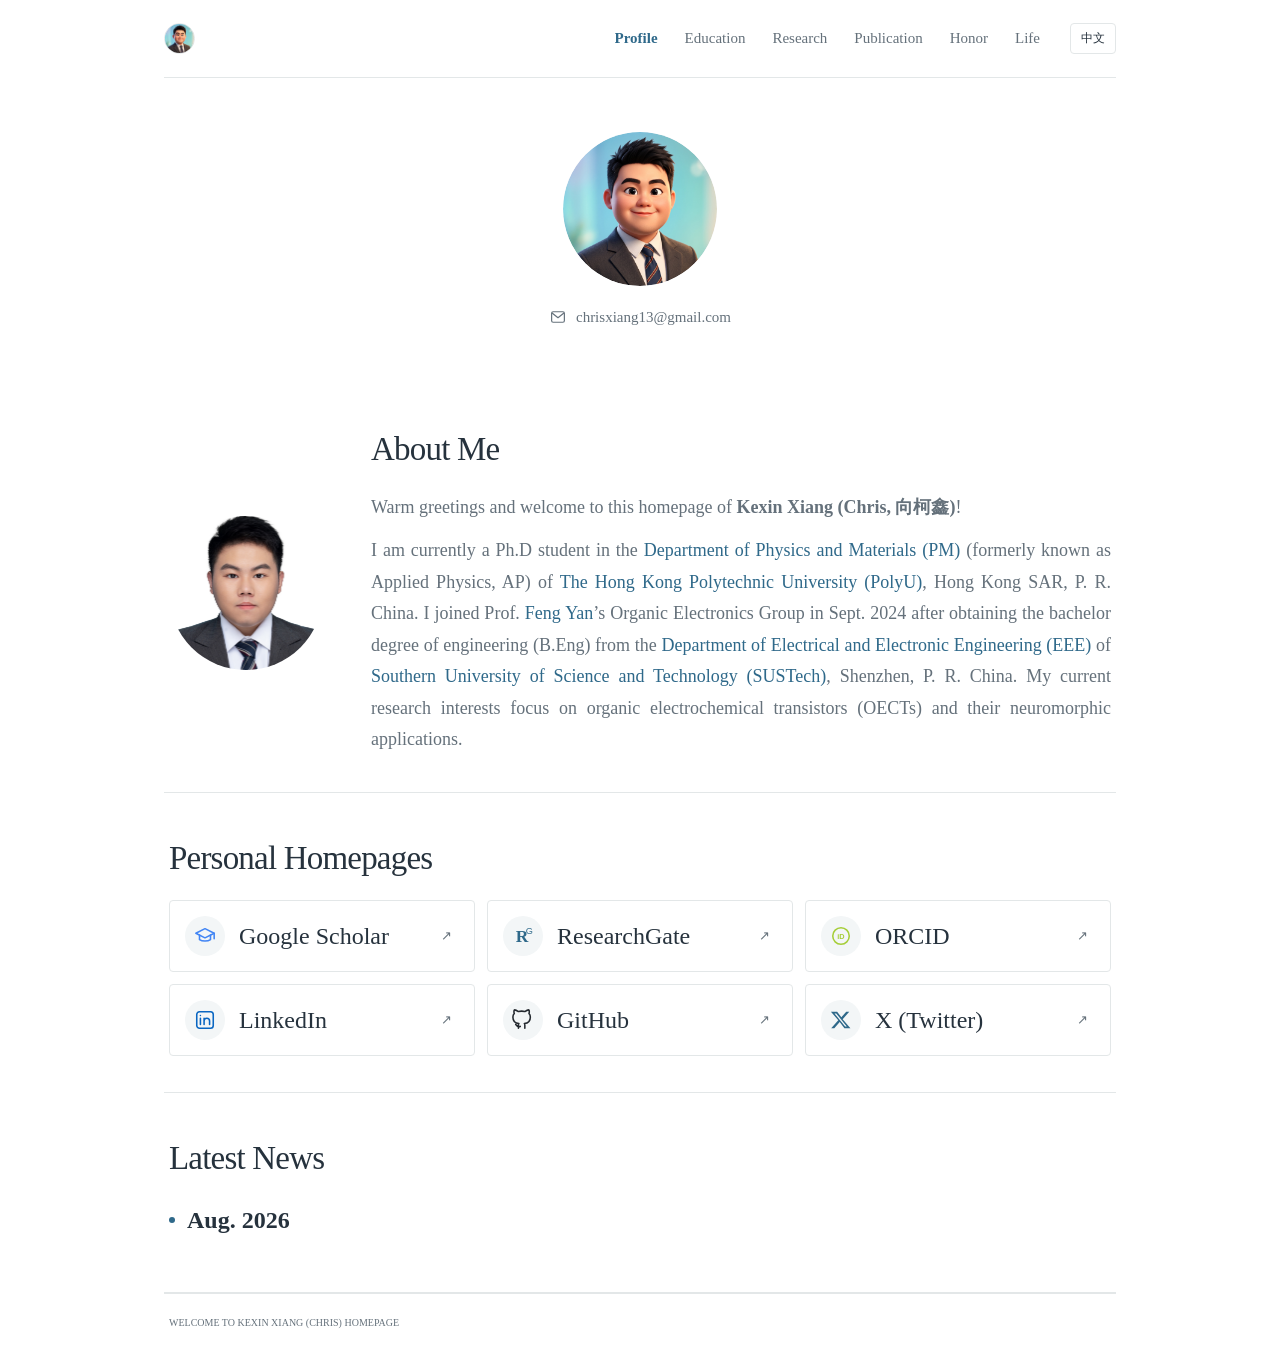
==== index.html @ a5c00b9d "Align news date bullets with the Latest News heading" ====
<!doctype html>
<html lang="en">
<head>
  <meta charset="utf-8">
  <base href="/">
  <meta name="viewport" content="width=device-width, initial-scale=1">
  <meta name="theme-color" content="#ffffff">
  <link rel="icon" id="site-favicon" href="data:,">
  <meta name="description" content="Kexin Xiang's research profile and selected publication.">
  <title>Kexin Xiang — Personal Website</title>
  <link rel="preconnect" href="https://fonts.googleapis.com">
  <link rel="preconnect" href="https://fonts.gstatic.com" crossorigin>
  <link href="https://fonts.googleapis.com/css2?family=DM+Sans:wght@400;500;600;700&family=Playfair+Display:wght@400;500&display=swap" rel="stylesheet">
  <link rel="stylesheet" href="style.css?v=20261025-news-dot">
</head>
<body>
  <div class="page-shell">
    <header class="topbar">
      <a class="wordmark" href="/" aria-label="Open profile page">
        <img class="mark-image" id="site-logo" alt="" hidden>
        <span class="mark" id="site-mark">K</span>
      </a>
      <nav id="module-nav" aria-label="Page modules"></nav>
      <button class="lang-toggle" id="lang-toggle" type="button" aria-label="Switch language">中文</button>
    </header>
    <main>
      <section class="hero" id="home">
        <aside class="profile-card" aria-label="Personal photo and contact">
          <div class="profile-monogram" id="profile-monogram" aria-hidden="true">
            <span id="profile-initials">KX</span>
            <img class="profile-photo" id="profile-photo" alt="" hidden>
          </div>
          <div class="profile-contacts" aria-label="Contact information">
            <a class="profile-contact" id="profile-email" href="mailto:" hidden>
              <svg viewBox="0 0 24 24" aria-hidden="true" focusable="false"><rect x="3.5" y="5" width="17" height="14" rx="2"></rect><path d="m4.5 7 7.5 6 7.5-6"></path></svg>
              <span></span>
            </a>
            <a class="profile-contact" id="profile-phone" href="tel:" hidden>
              <svg viewBox="0 0 24 24" aria-hidden="true" focusable="false"><path d="M7.1 3.8 9.7 7l-1.8 2.1a15.2 15.2 0 0 0 7 7l2.1-1.8 3.2 2.6-.8 3.2a1.8 1.8 0 0 1-2 1.3A18.7 18.7 0 0 1 2.6 6.6a1.8 1.8 0 0 1 1.3-2l3.2-.8Z"></path></svg>
              <span></span>
            </a>
          </div>
        </aside>
        <div class="hero-copy">
          <p class="eyebrow"><span class="pulse"></span><span id="hero-kicker">PERSONAL WEBSITE</span></p>
          <h1><span id="first-name">Kexin</span> <em id="last-name">Xiang</em></h1>
          <p class="hero-role" id="hero-role"></p>
        </div>
      </section>
      <div id="page-modules"></div>
    </main>
    <footer>
      <p id="footer-copy"></p>
      <a href="#home" class="back-top" id="back-top">BACK TO TOP ↑</a>
    </footer>
  </div>
  <script src="script.js?v=20261025-news-dates"></script>
</body>
</html>
---- style.css ----
:root {
  color-scheme: light;
  --ink: #26323d;
  --muted: #65717b;
  --accent: #2f698a;
  --line: #e3e7e8;
  --paper: #fff;
  --soft: #f3f6f7;
  --serif: Georgia, "Times New Roman", serif;
  --sans: -apple-system, BlinkMacSystemFont, "Segoe UI", "Noto Sans", Arial, sans-serif;
  --base-font-size: 16px;
  --body-line-height: 1.75;
  --content-width: 1160px;
  --page-gutter: 42px;
  --section-space: 55px;
  --avatar-size: 154px;
  --avatar-radius: 50%;
  --project-columns: 1;
  --profile-columns: 2;
  --text-line-limit: 10;
  --heading-scale: 1;
  --card-radius: 4px;
  --column-gap: 48px;
}

* { box-sizing: border-box; }
html { scroll-behavior: smooth; scroll-padding-top: 88px; }
body {
  margin: 0;
  background: var(--paper);
  color: var(--ink);
  font: var(--base-font-size)/var(--body-line-height) var(--sans);
  -webkit-font-smoothing: antialiased;
}
a { color: var(--accent); text-decoration: none; }
a:hover { color: var(--accent); text-decoration: underline; text-underline-offset: 3px; }
a:focus-visible, button:focus-visible { outline: 3px solid var(--accent); outline-offset: 3px; }
.page-shell { max-width: var(--content-width); margin: 0 auto; padding: 0 clamp(16px, var(--page-gutter), 42px); }

.topbar {
  min-height: 78px;
  display: flex;
  align-items: center;
  gap: 30px;
  border-bottom: 1px solid var(--line);
}
.wordmark { display: inline-flex; align-items: center; gap: 10px; color: var(--ink); }
.hero-name-link { color: inherit; }
.hero-name-link:hover { color: inherit; text-decoration: none; }
.mark {
  display: grid;
  width: 31px;
  height: 31px;
  place-items: center;
  border: 1px solid var(--line);
  border-radius: 50%;
  color: var(--accent);
  font: 600 13px var(--serif);
}
.mark-image {
  width: 31px;
  height: 31px;
  border: 1px solid var(--line);
  border-radius: 50%;
  object-fit: cover;
}
.mark-image[hidden], .mark[hidden] { display: none; }
.mark span { display: none; }
.wordmark-name { font: 600 11px var(--sans); letter-spacing: 1.6px; }
.topbar nav { display: flex; gap: 27px; margin-left: auto; }
.topbar nav a { color: var(--muted); font-size: 13px; }
.lang-toggle {
  border: 1px solid var(--line);
  border-radius: 4px;
  padding: 6px 10px;
  background: var(--paper);
  color: var(--ink);
  font: 12px var(--sans);
  cursor: pointer;
}
.lang-toggle:hover { border-color: var(--accent); }

.hero {
  display: grid;
  grid-template-columns: minmax(205px, .7fr) minmax(0, 1.8fr);
  gap: clamp(38px, 7vw, 92px);
  align-items: center;
  padding: 76px 5px 72px;
}
.hero-copy { grid-column: 2; grid-row: 1; }
.profile-card { grid-column: 1; grid-row: 1; min-width: 0; }
.profile-monogram {
  display: grid;
  position: relative;
  overflow: hidden;
  width: var(--avatar-size);
  height: var(--avatar-size);
  place-items: center;
  border-radius: var(--avatar-radius);
  background: var(--soft);
  color: var(--accent);
  font: 48px var(--serif);
  letter-spacing: -4px;
}
.profile-photo { position: absolute; inset: 0; width: 100%; height: 100%; border-radius: inherit; object-fit: cover; }
.profile-initials[hidden], .profile-photo[hidden] { display: none; }
.profile-affiliation { margin: 20px 0 7px; color: var(--muted); font-size: 12px; line-height: 1.6; }
.profile-contacts { display: grid; gap: 9px; margin-top: 17px; }
.profile-contact { display: inline-flex; align-items: center; gap: 9px; width: fit-content; max-width: 100%; color: var(--muted); font-size: 12px; overflow-wrap: anywhere; transition: color .2s ease; }
.profile-contact:hover { color: var(--accent); }
.profile-contact svg { flex: 0 0 15px; width: 15px; height: 15px; fill: none; stroke: currentColor; stroke-width: 1.6; stroke-linecap: round; stroke-linejoin: round; }
.profile-contact[hidden] { display: none; }
.social-links { display: flex; flex-wrap: wrap; gap: 5px 15px; margin-top: 14px; }
.social-links a { font-size: 12px; }
.eyebrow, .section-kicker, .card-label, .project-number, .skill-group > span {
  color: var(--accent);
  font-size: 11px;
  font-weight: 650;
  letter-spacing: .11em;
  line-height: 1.5;
  text-transform: uppercase;
}
.eyebrow { display: flex; align-items: center; gap: 10px; margin: 0 0 20px; }
.pulse { width: 7px; height: 7px; border-radius: 50%; background: var(--accent); }
h1, h2, h3 { color: var(--ink); }
h1, .intro h2, .section-heading h2, .education h2, .contact h2 {
  font-family: var(--serif);
  font-weight: 400;
}
h1 { display: flex; flex-wrap: nowrap; align-items: baseline; gap: .18em; margin: 0 0 20px; font-size: clamp(var(--h1-min, 48px), var(--h1-fluid, 6.2vw), var(--h1-max, 68px)); line-height: 1.02; letter-spacing: -2.8px; white-space: nowrap; }
h1 em { color: var(--accent); font-style: normal; }
.hero-role { max-width: 610px; margin: 0 0 14px; font: 22px/1.45 var(--serif); }
.hero-note { max-width: 650px; margin: 0; color: var(--muted); font-size: 14px; }
.hero-actions { display: flex; gap: 22px; align-items: center; margin-top: 20px; }
.button { display: inline-flex; align-items: center; gap: 8px; font-size: 13px; }
.button-primary { font-weight: 600; }
.button-quiet { color: var(--muted); }
.button-primary span[aria-hidden], .button-quiet span[aria-hidden] { color: var(--muted); }

.section { padding: var(--section-space) 5px calc(var(--section-space) + 5px); border-top: 1px solid var(--line); }
.section-kicker { display: flex; gap: 12px; align-items: center; }
.section-kicker span:first-child { color: var(--muted); font: 12px var(--serif); }
.intro-content { display: grid; grid-template-columns: 1.1fr .9fr; gap: 9%; margin-top: 22px; }
.intro h2, .section-heading h2 { margin: 0; font-size: clamp(var(--title-min, 29px), var(--title-fluid, 3.8vw), var(--title-max, 39px)); line-height: 1.2; letter-spacing: -.8px; }
.intro-detail > p { margin: 0 0 21px; color: var(--muted); font-size: 14px; }
.stats { display: grid; grid-template-columns: repeat(3, 1fr); gap: 12px; border-top: 1px solid var(--line); padding-top: 17px; }
.stats:empty { display: none; }
.stats strong { display: block; color: var(--ink); font: 28px/1.2 var(--serif); }
.stats strong span { color: var(--muted); font: 15px var(--sans); }
.stats small { display: block; margin-top: 4px; color: var(--muted); font-size: 9px; line-height: 1.5; letter-spacing: .04em; }
.stat-note { margin: 12px 0 0 !important; color: var(--muted) !important; font-size: 10px !important; }
.research { background: var(--paper); }
.section-heading { display: flex; justify-content: space-between; align-items: end; gap: 24px; margin: 20px 0 26px; }
.section-heading p { margin: 0 0 5px; color: var(--muted); font-size: 13px; }
.section-heading h2 { font-size: var(--section-title-size, 35px); }
.project-list { display: grid; grid-template-columns: repeat(var(--project-columns), minmax(0, 1fr)); gap: 0 var(--column-gap); border-top: 1px solid var(--line); }
.project-card {
  display: grid;
  grid-template-columns: minmax(145px, .55fr) minmax(0, 2fr);
  gap: 28px;
  align-items: start;
  padding: 24px 0 27px;
  border-bottom: 1px solid var(--line);
}
.project-number { padding-top: 5px; color: var(--muted); font-size: 10px; }
.project-number span { margin: 0 6px; color: var(--line); }
.project-main h3, .honor-grid h3 { margin: 0 0 3px; font: var(--item-title-size, 22px)/1.35 var(--serif); }
.project-main p { margin: 7px 0 0; color: var(--muted); font-size: 13px; }
.project-main .supervisor { margin: 1px 0 4px; color: var(--muted); font-size: 12px; }
.project-image { display: block; width: 100%; max-height: 320px; margin: 8px 0 14px; border-radius: var(--card-radius); object-fit: cover; }
.institution-image { display: block; max-width: min(100%, 240px); max-height: 120px; margin: 12px 0; border-radius: var(--card-radius); object-fit: contain; }
.rich-description { display: -webkit-box; overflow: hidden; -webkit-box-orient: vertical; -webkit-line-clamp: var(--text-line-limit); }
.hero-note, .intro-detail > p:not(.stat-note), .section-heading p, .edu-detail { display: -webkit-box; overflow: hidden; -webkit-box-orient: vertical; -webkit-line-clamp: var(--text-line-limit); }
.rich-inline-image { display: block; max-width: 100%; max-height: 480px; height: auto; margin: 12px 0; border-radius: var(--card-radius); object-fit: contain; }
.tags { display: flex; flex-wrap: wrap; gap: 6px 14px; margin-top: 11px; }
.tags span { color: var(--accent); font-size: 10px; letter-spacing: .05em; }
.project-glyph { display: none; }

.edu-grid { display: grid; grid-template-columns: 1.1fr .9fr; gap: var(--column-gap); margin-top: 25px; }
.education-card, .toolkit { min-width: 0; padding: 0; border: 0; background: transparent; }
.card-label { color: var(--accent); font-size: 10px; }
.education-card h2, .toolkit h2 { margin: 15px 0 7px; font-size: var(--card-title-size, 27px); line-height: 1.24; }
.edu-location { margin: 0 0 16px; color: var(--muted); font-size: 12px; }
.edu-rule { height: 1px; margin-bottom: 14px; background: var(--line); }
.education-card .edu-detail { color: var(--muted); font-size: 13px; }
.edu-seal { display: inline-block; margin-top: 6px; color: var(--muted); font-size: 11px; }
.edu-seal span + span { margin-left: 6px; }
.toolkit h2 { margin-bottom: 18px; }
.skill-group { padding: 12px 0; border-top: 1px solid var(--line); }
.skill-group > span { color: var(--muted); font-size: 9px; }
.skill-group p { margin: 5px 0 0; color: var(--muted); font-size: 12px; line-height: 1.75; }

.honors { background: var(--paper); }
.honor-grid { display: grid; grid-template-columns: repeat(var(--profile-columns), minmax(0, 1fr)); border-top: 1px solid var(--line); }
.honor-grid article {
  display: grid;
  grid-template-columns: 55px minmax(0, 1fr) 16px;
  gap: 12px;
  align-items: center;
  min-height: 88px;
  padding: 15px 18px 15px 0;
  border-bottom: 1px solid var(--line);
}
.honor-grid article:nth-child(even) { padding-left: 18px; border-left: 1px solid var(--line); }
.honor-grid .honor-wide { grid-column: 1 / -1; padding-left: 0; border-left: 0; }
.honor-year { color: var(--accent); font: 12px var(--serif); }
.honor-grid h3 { font-size: 16px; }
.honor-grid p { margin: 3px 0 0; color: var(--muted); font-size: 11px; line-height: 1.55; }
.honor-arrow { color: var(--muted); font-size: 13px; }
.honor-image { display: block; width: 100%; max-height: 180px; margin-bottom: 10px; border-radius: var(--card-radius); object-fit: cover; }

.contact { display: grid; grid-template-columns: 1fr; padding: 54px 5px 58px; border-top: 1px solid var(--line); }
.contact-orb { display: none; }
.contact h2 { margin: 9px 0; font-size: var(--contact-title-size, 34px); }
.contact-copy > p:not(.eyebrow) { max-width: 680px; margin: 0; color: var(--muted); font-size: 13px; }
.contact-copy .eyebrow { margin-bottom: 10px; font-size: 10px; }
.email-link { display: inline-flex; gap: 10px; margin-top: 12px; font-size: 13px; }

footer { display: flex; align-items: center; justify-content: space-between; gap: 20px; padding: 20px 5px 24px; border-top: 1px solid var(--line); }
footer .mark { width: 27px; height: 27px; font-size: 11px; }
footer .wordmark-name { font-size: 9px; }
footer p, footer .back-top { margin: 0; color: var(--muted); font-size: 10px; }
footer .back-top { letter-spacing: .06em; }

.hero-role:empty { display: none; }
.profile-card { display: flex; flex-direction: column; align-items: flex-start; }
.module-text-layout { display: grid; grid-template-columns: minmax(0, 1.1fr) minmax(180px, .9fr); gap: var(--column-gap); align-items: start; margin-top: 22px; }
.module-text-main h2 { max-width: 720px; margin: 0 0 15px; font: 400 clamp(var(--title-min, 29px), var(--title-fluid, 3.8vw), var(--title-max, 39px))/1.2 var(--serif); letter-spacing: -.8px; }
.module-body, .module-intro { color: var(--muted); font-size: 14px; }
.module-body p { margin: 0 0 12px; }
.module-body p:last-child { margin-bottom: 0; }
.module-body ul, .module-body ol { padding-left: 1.35em; }
.module-image { width: 100%; max-height: 340px; border-radius: var(--card-radius); object-fit: cover; }
.dynamic-heading { align-items: start; }
.dynamic-heading h2 { max-width: 65%; }
.dynamic-heading .module-intro { max-width: 38%; }
.project-main h3 a, .honor-grid h3 a { color: inherit; }
.project-authors, .project-venue { color: var(--muted); font-size: 12px; }
.module-link-description:empty { display: none; }
.honor-grid article { grid-template-columns: 24px minmax(0, 1fr) 16px; }
.custom-card-grid { display: grid; grid-template-columns: repeat(var(--profile-columns), minmax(0, 1fr)); gap: var(--column-gap); }
.custom-card { min-width: 0; padding: 20px; border: 1px solid var(--line); border-radius: var(--card-radius); }
.custom-card h3 { margin: 0; font: var(--item-title-size, 22px)/1.35 var(--serif); }
.custom-card-subtitle { margin-top: 6px; color: var(--accent); font-size: 12px; }
.custom-card .project-image { margin: 0 0 15px; }
.custom-card > a:last-child { display: inline-block; margin-top: 12px; font-size: 13px; }
.dynamic-section:empty { display: none; }
.module-text-main .rich-description { display: -webkit-box; overflow: hidden; -webkit-box-orient: vertical; -webkit-line-clamp: var(--text-line-limit); }
.topbar nav { max-width: 65%; overflow-x: auto; white-space: nowrap; scrollbar-width: thin; }
.module-text-main .rich-description:has(img), .module-text-main .rich-description:has(ul), .module-text-main .rich-description:has(ol) { display: block; }
footer .wordmark-name { color: var(--muted); }

/* Six-page portfolio layout */
.page-shell { max-width: 1100px; text-align: left; }
.topbar nav a[aria-current="page"] { color: var(--accent); font-weight: 650; }
.hero { padding: 36px 5px 34px; }
h1 { font: 500 34px/1.2 var(--sans); letter-spacing: -.8px; }
h1 em { color: var(--ink); font-style: normal; }
.eyebrow { margin-bottom: 12px; }
.section { padding-top: 32px; padding-bottom: 36px; text-align: left; }
.section-heading { align-items: start; margin: 14px 0 22px; }
.section-heading h2, .module-text-main h2 { font-size: clamp(26px, 3vw, 33px); }
.rich-description, .module-text-main .rich-description { display: block; }
.project-main .rich-description, .custom-card .rich-description { display: block; }
.education-list { border-top: 1px solid var(--line); }
.education-row { display: grid; grid-template-columns: minmax(170px, .7fr) minmax(0, 1.6fr); gap: 32px; align-items: center; padding: 25px 0; border-bottom: 1px solid var(--line); }
.school-icon { display: grid; place-items: center; min-height: 96px; color: var(--accent); background: var(--soft); border-radius: var(--card-radius); }
.school-icon > svg { width: 43px; height: 43px; fill: none; stroke: currentColor; stroke-width: 1.35; stroke-linecap: round; stroke-linejoin: round; }
.school-logo { max-width: min(100%, 190px); max-height: 95px; object-fit: contain; }
.school-details h3 { margin: 0; font: 500 22px/1.4 var(--sans); }
.school-meta { margin: 5px 0 0; color: var(--accent); font-size: 14px; }
.school-description { margin-top: 7px; color: var(--muted); }
.school-description p { margin: 0; }
.homepage-links { display: grid; grid-template-columns: repeat(2, minmax(0, 1fr)); gap: 12px; }
.homepage-link { display: grid; grid-template-columns: 42px minmax(0, 1fr) 18px; align-items: center; gap: 14px; min-width: 0; padding: 15px; border: 1px solid var(--line); border-radius: var(--card-radius); color: var(--ink); }
.homepage-link:hover { border-color: var(--accent); text-decoration: none; }
.homepage-link h3 { margin: 0; font: 550 15px/1.4 var(--sans); }
.homepage-icon { display: grid; place-items: center; width: 40px; height: 40px; border-radius: 50%; color: var(--accent); background: var(--soft); }
.homepage-icon svg { width: 22px; height: 22px; fill: none; stroke: currentColor; stroke-width: 1.7; stroke-linecap: round; stroke-linejoin: round; }
.homepage-icon-orcid { color: #a6ce39; }
.homepage-icon-linkedin { color: #0a66c2; }
.homepage-icon-github { color: #24292f; }
.homepage-icon-scholar { color: #4285f4; }
.homepage-link .honor-arrow { color: var(--muted); }
.homepage-link .module-link-description { color: var(--muted); font-size: 13px; }
.homepage-link .honor-image { max-width: 100%; }
.dynamic-heading h2 { max-width: none; }
.dynamic-heading .module-intro { max-width: 55%; }

@media (max-width: 760px) {
  .page-shell { padding: 0 clamp(16px, var(--page-gutter), 25px); }
  .topbar { min-height: 70px; gap: 14px; }
  .topbar nav { gap: 15px; }
  .topbar nav a { font-size: 11px; }
  .wordmark-name { font-size: 9px; letter-spacing: 1px; }
  .hero { grid-template-columns: 170px 1fr; gap: 28px; padding: 58px 0; }
  .profile-monogram { width: min(var(--avatar-size), 125px); height: min(var(--avatar-size), 125px); font-size: 40px; }
  .intro-content { gap: 6%; }
  .edu-grid { gap: 30px; }
  .module-text-layout { gap: 30px; }
}
@media (max-width: 560px) {
  html { scroll-padding-top: 70px; }
  .page-shell { padding: 0 clamp(16px, var(--page-gutter), 20px); }
  .topbar { min-height: 66px; flex-wrap: wrap; padding: 12px 0; }
  .topbar nav { order: 3; width: 100%; margin: 0; justify-content: space-between; }
  .topbar nav { max-width: 100%; }
  .lang-toggle { margin-left: auto; }
  .hero { display: flex; flex-direction: column-reverse; align-items: stretch; gap: 28px; padding: 42px 0 48px; }
  .hero-copy { order: 0; }
  .profile-card { display: grid; grid-template-columns: 76px 1fr; column-gap: 16px; align-items: center; }
  .profile-monogram { grid-row: 1 / span 3; width: min(var(--avatar-size), 76px); height: min(var(--avatar-size), 76px); font-size: 29px; letter-spacing: -2px; }
  .profile-affiliation { margin: 0 0 2px; }
  .profile-contacts { gap: 7px; margin-top: 10px; }
  .profile-contact { font-size: 11px; }
  .social-links { gap: 4px 11px; margin-top: 4px; }
  .social-links a { font-size: 11px; }
  h1 { font-size: clamp(35px, 11vw, var(--mobile-h1-size, 55px)); letter-spacing: -.06em; }
  .hero-role { font-size: 19px; }
  .hero-actions { gap: 16px; flex-wrap: wrap; }
  .section { padding: 42px 0 46px; }
  .intro-content { grid-template-columns: 1fr; gap: 20px; }
  .intro h2 { font-size: var(--mobile-title-size, 30px); }
  .stats { gap: 7px; }
  .stats strong { font-size: 24px; }
  .stats small { font-size: 8px; }
  .section-heading { display: block; margin-bottom: 18px; }
  .dynamic-heading h2, .dynamic-heading .module-intro { max-width: none; }
  .dynamic-heading .module-intro { margin-top: 7px; }
  .module-text-layout { grid-template-columns: 1fr; gap: 18px; }
  .module-text-main h2 { font-size: var(--mobile-title-size, 30px); }
  .custom-card-grid { grid-template-columns: 1fr; gap: 14px; }
  .section-heading h2 { font-size: var(--mobile-section-title-size, 31px); }
  .section-heading p { margin-top: 6px; }
  .project-card { grid-template-columns: 1fr; gap: 5px; padding: 19px 0 22px; }
  .project-main h3 { font-size: var(--mobile-item-title-size, 20px); }
  .edu-grid { grid-template-columns: 1fr; gap: 30px; }
  .education-card h2, .toolkit h2 { font-size: var(--mobile-card-title-size, 25px); }
  .honor-grid { grid-template-columns: 1fr; }
  .honor-grid article, .honor-grid article:nth-child(even), .honor-grid .honor-wide { grid-column: auto; padding: 13px 0; border-left: 0; }
  .honor-grid h3 { font-size: 15px; }
  .contact { padding: 42px 0; }
  .contact h2 { font-size: var(--mobile-contact-title-size, 30px); }
  footer { flex-wrap: wrap; }
  footer p { order: 3; width: 100%; }
}

.topbar nav a { font-size: 15px; }
.profile-contact { font-size: 14px; }
.module-text-layout-full { grid-template-columns: minmax(0, 1fr); }
.module-text-layout-full .module-text-main,
.module-text-layout-full .module-body { width: 100%; max-width: none; }
.module-text-layout-full .module-body { text-align: justify; text-justify: inter-word; }
.custom-card-date { display: block; margin-top: 7px; color: var(--muted); font-size: 14px; font-variant-numeric: tabular-nums; }
.custom-card-date + .custom-card-subtitle { margin-top: 4px; }

@media (max-width: 760px) {
  .topbar nav a { font-size: 14px; }
  .profile-contact { font-size: 14px; }
}

/* Requested profile alignment and reading rhythm */
.hero { display: flex; justify-content: center; padding: 54px 0 46px; text-align: center; }
.hero-copy { display: none; }
.profile-card { display: flex; width: min(100%, 430px); flex-direction: column; align-items: center; text-align: center; }
.profile-contacts { justify-items: center; margin-top: 18px; }
.profile-contact { justify-content: center; text-align: left; }
.profile-contact { font-size: 15px; }
.page-modules, #page-modules { text-align: left; }
p, li, blockquote { text-align: justify; text-justify: inter-word; }
.module-body, .module-intro, .school-description, .project-main > p, .custom-card-subtitle, .module-link-description { font-size: 17px; line-height: 1.9; }
.school-details h3 { font-size: 24px; }
.project-main h3, .custom-card h3, .homepage-link h3 { font-size: 19px; }
.section-kicker { display: none; }
.section { border-top: 0; border-bottom: 1px solid var(--line); }
.education-row { grid-template-columns: minmax(190px, .65fr) minmax(0, 1.8fr); }
.school-icon { min-height: 125px; padding: 14px; }
.school-logo { max-width: min(100%, 260px); max-height: 110px; }
.project-card, .custom-card { text-align: left; }

@media (max-width: 560px) {
  .hero { flex-direction: column; align-items: center; padding: 38px 0 32px; }
  .profile-card { display: flex; width: 100%; align-items: center; }
  .profile-monogram { grid-row: auto; }
  .profile-contacts { align-items: center; }
  .education-row { grid-template-columns: 86px minmax(0, 1fr); gap: 16px; }
  .school-icon { min-height: 76px; padding: 8px; }
  .school-logo { max-width: 100%; max-height: 68px; }
}
@media (prefers-reduced-motion: reduce) {
  html { scroll-behavior: auto; }
}

@media (max-width: 560px) {
  .hero { gap: 22px; padding: 28px 0; }
  h1 { font-size: 29px; }
  .education-row { grid-template-columns: 78px minmax(0, 1fr); gap: 17px; }
  .school-icon { min-height: 72px; }
  .school-icon > svg { width: 34px; height: 34px; }
  .school-details h3 { font-size: 17px; }
  .school-meta { font-size: 12px; }
  .homepage-links { grid-template-columns: 1fr; }
  .dynamic-heading .module-intro { max-width: none; }
}

/* Requested text sizing and full-width About Me body */
.topbar nav a { font-size: 15px; }
.profile-contact { font-size: 14px; }
.module-text-layout-full { grid-template-columns: minmax(0, 1fr); }
.module-text-layout-full .module-text-main { width: 100%; max-width: none; }
/* Keep text-only modules full width even when an older cached script is loaded. */
.module-text-layout:not(:has(> .module-image)) { grid-template-columns: minmax(0, 1fr); }
.module-text-layout:not(:has(> .module-image)) .module-text-main { width: 100%; max-width: none; }
.dynamic-about-me .module-text-layout,
.dynamic-about-me .module-text-layout-full {
  grid-template-columns: var(--avatar-size) minmax(0, 1fr);
  align-items: center;
}
.dynamic-about-me .module-text-main { width: 100%; max-width: none; }
.dynamic-about-me .module-image {
  width: var(--avatar-size);
  height: var(--avatar-size);
  max-height: none;
  aspect-ratio: 1;
  border-radius: 50%;
  object-fit: cover;
}
@media (max-width: 760px) {
  .topbar nav a { font-size: 14px; }
  .profile-contact { font-size: 14px; }
}
@media (max-width: 560px) {
  .dynamic-about-me .module-text-layout,
  .dynamic-about-me .module-text-layout-full {
    grid-template-columns: min(76px, var(--avatar-size)) minmax(0, 1fr);
    gap: 17px;
  }
  .dynamic-about-me .module-image {
    width: min(76px, var(--avatar-size));
    height: min(76px, var(--avatar-size));
  }
}

/* Latest News: dated editorial list */
.latest-news-list { display: block; margin-top: 24px; }
.latest-news-item {
  margin: 0 0 52px;
  padding: 0;
  border: 0;
  border-radius: 0;
  background: transparent;
  text-align: left;
}
.latest-news-item:last-child { margin-bottom: 0; }
.latest-news-date {
  display: block;
  margin: 0 0 18px 22px;
  color: var(--ink);
  font: 700 18px/1.5 var(--serif);
}
.latest-news-date::before {
  display: inline-block;
  width: 7px;
  height: 7px;
  margin: 0 15px 2px 0;
  background: currentColor;
  content: "";
}
.latest-news-item h3 {
  margin: -5px 0 12px;
  color: var(--ink);
  font: 600 18px/1.55 var(--serif);
}
.latest-news-subtitle,
.latest-news-content {
  color: var(--ink);
  font: 17px/1.75 var(--serif);
}
.latest-news-subtitle { margin-bottom: 8px; }
.latest-news-content p { margin: 0 0 10px; }
.latest-news-content p:last-child { margin-bottom: 0; }
.latest-news-content a { color: inherit; text-decoration: underline; text-underline-offset: 3px; }
.latest-news-image {
  display: block;
  width: auto;
  max-width: min(100%, 680px);
  max-height: 420px;
  margin: 16px 0 0;
  border-radius: 2px;
  object-fit: contain;
  object-position: left center;
}

/* Education logos use the portrait's square footprint without a tile. */
.education-list { border-top: 0; }
.education-row {
  grid-template-columns: var(--avatar-size) minmax(0, 1fr);
  gap: var(--column-gap);
  align-items: center;
}
.school-icon {
  display: flex;
  width: var(--avatar-size);
  height: var(--avatar-size);
  min-height: 0;
  padding: 0;
  align-items: center;
  justify-content: center;
  border: 0;
  border-radius: 0;
  background: transparent;
}
.school-icon > svg { width: 62%; height: 62%; }
.school-logo {
  display: block;
  width: 100%;
  height: 100%;
  max-width: none;
  max-height: none;
  object-fit: contain;
  mix-blend-mode: multiply;
}
.school-details { display: grid; gap: 7px; }
.school-field {
  display: grid;
  grid-template-columns: 7px minmax(0, 1fr);
  gap: 12px;
  align-items: start;
  font-size: 16px;
  line-height: 1.75;
}
.school-field-dot {
  width: 6px;
  height: 6px;
  margin-top: .72em;
  border-radius: 50%;
  background: var(--accent);
}
.school-field-content { min-width: 0; }
.school-field-content > strong { margin-right: 5px; color: var(--ink); font-weight: 650; }
.school-field-supervisor .school-supervisor { display: inline; }
.school-field-supervisor .school-supervisor p { display: inline; margin: 0; }
.school-description { display: block; margin: 0; color: var(--muted); }
.school-description p { margin: 0; }
@media (max-width: 760px) {
  .education-row { grid-template-columns: min(125px, var(--avatar-size)) minmax(0, 1fr); gap: 24px; }
  .school-icon { width: min(125px, var(--avatar-size)); height: min(125px, var(--avatar-size)); }
}
@media (max-width: 560px) {
  .education-row { grid-template-columns: min(76px, var(--avatar-size)) minmax(0, 1fr); gap: 17px; }
  .school-icon { width: min(76px, var(--avatar-size)); height: min(76px, var(--avatar-size)); }
  .school-field { grid-template-columns: 6px minmax(0, 1fr); gap: 9px; font-size: 14px; }
}


/* Center each education entry as a group and give school logos more room. */
.education-row {
  grid-template-columns: clamp(220px, 21vw, 270px) minmax(0, min(600px, 58vw));
  width: fit-content;
  max-width: 100%;
  margin-inline: auto;
  gap: clamp(28px, 4vw, 48px);
}
.school-icon {
  width: clamp(220px, 21vw, 270px);
  height: clamp(220px, 21vw, 270px);
}
@media (max-width: 760px) {
  .education-row {
    grid-template-columns: min(170px, 27vw) minmax(0, 1fr);
    width: min(100%, 680px);
    gap: 22px;
  }
  .school-icon { width: min(170px, 27vw); height: min(170px, 27vw); }
}
@media (max-width: 560px) {
  .education-row {
    grid-template-columns: min(116px, 30vw) minmax(0, 1fr);
    width: 100%;
    gap: 15px;
  }
  .school-icon { width: min(116px, 30vw); height: min(116px, 30vw); }
}


/* Keep profile email and contact details at the requested size on every screen. */
.profile-contact { font-size: 17px; }


/* Publications: image-free entries with larger, clearly legible type. */
.publication-entry .project-number { font-size: 13px; }
.publication-entry .project-main h3 { margin-bottom: 10px; font-size: 28px; line-height: 1.45; }
.publication-entry .project-authors,
.publication-entry .project-venue { font-size: 20px; line-height: 1.8; }
.publication-entry .rich-description { color: var(--muted); font-size: 18px; line-height: 1.9; }
.publication-entry .rich-description p { font-size: 18px; line-height: 1.9; }
.publication-entry .rich-inline-image { display: none; }
@media (max-width: 760px) {
  .publication-entry .rich-description,
  .publication-entry .rich-description p { font-size: 17px; }
}


/* Keep publication numbering compact so titles begin near the page's left edge. */
.publication-entry {
  grid-template-columns: 42px minmax(0, 1fr);
  gap: 22px;
}
@media (max-width: 760px) {
  .publication-entry { grid-template-columns: 34px minmax(0, 1fr); gap: 16px; }
}
@media (max-width: 560px) {
  .publication-entry { grid-template-columns: 28px minmax(0, 1fr); gap: 12px; }
}


/* Enlarge school logos and education text while keeping each entry centered. */
.education-row {
  grid-template-columns: clamp(250px, 24vw, 300px) minmax(0, min(580px, 58vw));
  width: fit-content;
  max-width: 100%;
  margin-inline: auto;
  gap: clamp(28px, 3vw, 40px);
}
.school-icon {
  width: clamp(250px, 24vw, 300px);
  height: clamp(250px, 24vw, 300px);
}
.school-details h3 { font-size: 28px; }
.school-field { font-size: 18px; }
.school-description { font-size: 18px; }
@media (max-width: 760px) {
  .education-row {
    grid-template-columns: min(190px, 30vw) minmax(0, 1fr);
    width: min(100%, 680px);
    gap: 22px;
  }
  .school-icon { width: min(190px, 30vw); height: min(190px, 30vw); }
  .school-details h3 { font-size: 25px; }
  .school-field { font-size: 17px; }
  .school-description { font-size: 17px; }
}
@media (max-width: 560px) {
  .education-row {
    grid-template-columns: min(132px, 34vw) minmax(0, 1fr);
    width: 100%;
    gap: 15px;
  }
  .school-icon { width: min(132px, 34vw); height: min(132px, 34vw); }
  .school-details h3 { font-size: 22px; }
  .school-field { font-size: 16px; }
  .school-description { font-size: 16px; }
}


/* Slightly smaller publication titles. */
.publication-entry .project-main h3 { font-size: 24px; }


/* Slightly larger publication authors and journal details. */
.publication-entry .project-authors,
.publication-entry .project-venue { font-size: 22px; }


/* Rich-text authors and venues render inside paragraphs, so size those nodes too. */
.publication-entry .project-authors p,
.publication-entry .project-venue p {
  font-size: 22px;
  line-height: 1.8;
}


/* Set publication authors and venues to 18px, including rich-text paragraphs. */
.publication-entry .project-authors,
.publication-entry .project-venue,
.publication-entry .project-authors p,
.publication-entry .project-venue p { font-size: 18px; }


/* Slightly enlarge the email icon and center it against the text. */
#profile-email { align-items: center; }
#profile-email svg { flex-basis: 18px; width: 18px; height: 18px; }


/* About Me body text and its rich-text paragraphs use 18px. */
.dynamic-about-me .module-body,
.dynamic-about-me .module-body p { font-size: 18px; }


/* Appearance controls: final declarations intentionally supersede older fixed sizes. */
:root {
 --sans: var(--appearance-typography-body-font, -apple-system, BlinkMacSystemFont, "Segoe UI", sans-serif);
 --serif: var(--appearance-typography-heading-font, Georgia, "Times New Roman", serif);
}
body { font-family: var(--appearance-typography-body-font, var(--sans)); font-size: var(--appearance-typography-body-size, var(--base-font-size)); line-height: var(--appearance-typography-body-line-height, var(--body-line-height)); }
body { --ink: var(--appearance-colors-text, #26323d); --muted: var(--appearance-colors-muted, #65717b); --accent: var(--appearance-colors-accent, #2f698a); --line: var(--appearance-colors-border, #e3e7e8); --paper: var(--appearance-colors-background, #ffffff); --soft: var(--appearance-colors-soft, #f3f6f7); background: var(--paper); color: var(--ink); }
.page-shell { max-width: var(--appearance-layout-width, var(--content-width)); padding-inline: var(--appearance-layout-gutter, var(--page-gutter)); }
.section.dynamic-section { padding-top: var(--appearance-layout-section-top, 32px); padding-bottom: var(--appearance-layout-section-bottom, 36px); border-bottom-width: var(--appearance-layout-border-width, 1px); }
.dynamic-section h2 { font-family: var(--appearance-typography-heading-font, var(--serif)); font-size: var(--appearance-typography-heading-size, 33px); font-weight: var(--appearance-typography-heading-weight, 400); line-height: var(--appearance-typography-heading-line-height, 1.2); max-width: none; }
.dynamic-heading { margin-bottom: var(--appearance-layout-heading-gap, 22px); }
.dynamic-section p, .dynamic-section li, .dynamic-section blockquote { text-align: var(--appearance-typography-alignment, justify); }
.dynamic-section .rich-description p { margin-bottom: var(--appearance-typography-paragraph-gap, 12px); }
.dynamic-section a { text-decoration: var(--appearance-typography-link-decoration, none); text-underline-offset: var(--appearance-typography-link-underline-offset, 3px); }
.dynamic-section a:hover { text-decoration: underline; }
.topbar { min-height: var(--appearance-navigation-height, 78px); }
.topbar nav { gap: var(--appearance-navigation-gap, 27px); }
.topbar nav a { font-size: var(--appearance-navigation-font-size, 15px); }
.topbar nav a[aria-current="page"] { font-weight: var(--appearance-navigation-active-weight, 650); }
.mark-image, .mark { width: var(--appearance-navigation-logo-size, 31px); height: var(--appearance-navigation-logo-size, 31px); }
.lang-toggle { font-size: var(--appearance-navigation-button-size, 12px); border-radius: var(--appearance-navigation-button-radius, 4px); }
.hero { padding-top: var(--appearance-profile-top, 54px); padding-bottom: var(--appearance-profile-bottom, 46px); }
.profile-monogram { width: var(--appearance-profile-avatar-size, var(--avatar-size)); height: var(--appearance-profile-avatar-size, var(--avatar-size)); border-radius: var(--appearance-profile-avatar-radius, var(--avatar-radius)); }
.profile-photo { object-fit: var(--appearance-profile-image-fit, cover); }
.profile-contacts { margin-top: var(--appearance-profile-contact-top, 18px); gap: var(--appearance-profile-contact-gap, 9px); }
.profile-contact { font-size: var(--appearance-profile-contact-size, 15px); gap: var(--appearance-profile-icon-gap, 9px); align-items: center; }
.profile-contact svg, #profile-email svg { width: var(--appearance-profile-icon-size, 18px); height: var(--appearance-profile-icon-size, 18px); flex-basis: var(--appearance-profile-icon-size, 18px); }
.dynamic-text .module-body, .dynamic-text .module-body p, .dynamic-text .module-body li, .module-intro, .module-intro p { font-size: var(--appearance-typography-body-size, var(--appearance-typography-body-size, 18px)); line-height: var(--appearance-typography-body-line-height, 1.9); }
.module-text-layout { gap: var(--appearance-layout-column-gap, 48px); }
.module-text-main h2 { margin-bottom: var(--appearance-layout-heading-gap, 22px); }
.module-image { max-height: var(--appearance-text-other-image-height, 340px); border-radius: var(--appearance-layout-radius, 4px); }
.dynamic-about-me .module-text-layout { grid-template-columns: var(--appearance-text-image-size, var(--avatar-size)) minmax(0, 1fr); gap: var(--appearance-text-image-gap, 48px); align-items: center; }
.dynamic-about-me .module-image { width: var(--appearance-text-image-size, var(--avatar-size)); height: var(--appearance-text-image-size, var(--avatar-size)); max-height: none; border-radius: var(--appearance-text-image-radius, 50%); }
.appearance-limit-text .module-text-main .module-body { display: -webkit-box; -webkit-box-orient: vertical; -webkit-line-clamp: var(--appearance-text-line-limit); overflow: hidden; }
.education-row { grid-template-columns: min(var(--appearance-education-logo-size, 300px), 32vw) minmax(0, var(--appearance-education-text-width, 580px)); gap: var(--appearance-education-column-gap, 40px); padding-block: var(--appearance-education-entry-padding, 25px); }
.school-icon { width: min(var(--appearance-education-logo-size, 300px), 32vw); height: min(var(--appearance-education-logo-size, 300px), 32vw); }
.school-logo { object-fit: var(--appearance-education-logo-fit, contain); border-radius: var(--appearance-education-logo-radius, 0px); }
.school-details { gap: var(--appearance-education-field-gap, 7px); }
.school-field, .school-field p, .school-description { font-size: var(--appearance-typography-body-size, 18px); line-height: var(--appearance-typography-body-line-height, 1.75); }
.school-field { grid-template-columns: var(--appearance-education-bullet-size, 6px) minmax(0, 1fr); gap: var(--appearance-education-bullet-gap, 12px); }
.school-field-content > strong { font-weight: var(--appearance-education-label-weight, 650); }
.school-field-dot { width: var(--appearance-education-bullet-size, 6px); height: var(--appearance-education-bullet-size, 6px); }
.dynamic-publication .project-list { grid-template-columns: repeat(var(--appearance-publications-columns, 1), minmax(0, 1fr)); gap: 0 var(--appearance-layout-column-gap, 48px); }
.publication-entry { grid-template-columns: var(--appearance-publications-number-width, 42px) minmax(0, 1fr); gap: var(--appearance-publications-number-gap, 22px); padding-block: var(--appearance-publications-entry-padding, 24px); }
.publication-entry .project-main h3 { font-family: var(--appearance-typography-heading-font, var(--serif)); font-size: var(--appearance-typography-item-size, 24px); line-height: var(--appearance-typography-item-line-height, 1.45); margin-bottom: var(--appearance-publications-title-gap, 10px); }
.publication-entry .project-authors, .publication-entry .project-authors p { font-size: var(--appearance-typography-metadata-size, 18px); line-height: var(--appearance-typography-body-line-height, 1.8); }
.publication-entry .project-venue, .publication-entry .project-venue p { font-size: var(--appearance-typography-metadata-size, 18px); line-height: var(--appearance-typography-body-line-height, 1.8); }
.publication-entry .rich-description, .publication-entry .rich-description p { font-size: var(--appearance-typography-body-size, 18px); }
.publication-entry .project-number { font-size: var(--appearance-publications-number-size, 13px); }
.latest-news-item { margin-bottom: var(--appearance-news-entry-gap, 52px); }
.latest-news-date { font-family: var(--appearance-typography-body-font, var(--serif)); font-size: var(--appearance-typography-metadata-size, 18px); margin-bottom: var(--appearance-news-date-gap, 18px); }
.latest-news-date::before { width: var(--appearance-news-bullet-size, 7px); height: var(--appearance-news-bullet-size, 7px); }
.latest-news-item h3 { font-family: var(--appearance-typography-body-font, var(--serif)); font-size: var(--appearance-typography-item-size, 18px); }
.latest-news-content, .latest-news-content p, .latest-news-subtitle { font-family: var(--appearance-typography-body-font, var(--serif)); font-size: var(--appearance-typography-body-size, 17px); line-height: var(--appearance-typography-body-line-height, 1.75); }
.latest-news-image { max-width: min(100%, var(--appearance-news-image-width, 680px)); max-height: var(--appearance-news-image-height, 420px); border-radius: var(--appearance-news-image-radius, 2px); }
.custom-card-grid { grid-template-columns: repeat(var(--appearance-cards-columns, 2), minmax(0, 1fr)); gap: var(--appearance-cards-gap, 48px); }
.custom-card { padding: var(--appearance-cards-padding, 20px); border-radius: var(--appearance-layout-radius, 4px); }
.custom-card h3 { font-size: var(--appearance-typography-item-size, 19px); }
.custom-card .rich-description, .custom-card .rich-description p { font-size: var(--appearance-typography-body-size, 18px); line-height: var(--appearance-typography-body-line-height, 1.9); }
.custom-card-subtitle { font-size: var(--appearance-typography-metadata-size, 17px); }
.custom-card .project-image { max-height: var(--appearance-cards-image-height, 340px); }
.homepage-links { grid-template-columns: repeat(var(--appearance-links-columns, 2), minmax(0, 1fr)); gap: var(--appearance-links-gap, 12px); }
.homepage-link { grid-template-columns: var(--appearance-links-icon-size, 40px) minmax(0, 1fr) 18px; padding: var(--appearance-links-padding, 15px); border-radius: var(--appearance-layout-radius, 4px); }
.homepage-link h3 { font-size: var(--appearance-typography-item-size, 19px); }
.homepage-link .module-link-description, .homepage-link .module-link-description p { font-size: var(--appearance-typography-body-size, 17px); }
.homepage-icon { width: var(--appearance-links-icon-size, 40px); height: var(--appearance-links-icon-size, 40px); }
.homepage-icon svg { width: var(--appearance-links-icon-glyph-size, 22px); height: var(--appearance-links-icon-glyph-size, 22px); }
footer { padding-block: var(--appearance-footer-padding, 20px); }
footer p, footer .back-top { font-size: var(--appearance-footer-font-size, 10px); text-align: var(--appearance-footer-alignment, left); }
@media (max-width: 560px) {
 .page-shell { padding-inline: var(--appearance-mobile-gutter, 16px); }
 .dynamic-section h2 { font-size: var(--appearance-mobile-heading-size, 28px); }
 .topbar nav a { font-size: var(--appearance-mobile-navigation-size, 14px); }
 .profile-monogram { width: var(--appearance-mobile-avatar-size, 100px); height: var(--appearance-mobile-avatar-size, 100px); }
 .dynamic-about-me .module-text-layout { grid-template-columns: min(30vw, var(--appearance-mobile-about-image-size, 76px)) minmax(0, 1fr); gap: 17px; }
 .dynamic-about-me .module-image { width: min(30vw, var(--appearance-mobile-about-image-size, 76px)); height: min(30vw, var(--appearance-mobile-about-image-size, 76px)); }
 .education-row { grid-template-columns: min(34vw, var(--appearance-mobile-education-logo-size, 132px)) minmax(0, 1fr); gap: 15px; width: 100%; }
 .school-icon { width: min(34vw, var(--appearance-mobile-education-logo-size, 132px)); height: min(34vw, var(--appearance-mobile-education-logo-size, 132px)); }
 .school-field, .school-field p, .school-description { font-size: var(--appearance-mobile-body-size, 16px); }
 .publication-entry { grid-template-columns: 28px minmax(0, 1fr); gap: 12px; }
 .publication-entry .project-main h3 { font-size: var(--appearance-mobile-item-size, 22px); }
 .publication-entry .project-authors, .publication-entry .project-authors p, .publication-entry .project-venue, .publication-entry .project-venue p { font-size: var(--appearance-mobile-metadata-size, 18px); }
 .custom-card-grid { grid-template-columns: repeat(var(--appearance-mobile-card-columns, 1), minmax(0, 1fr)); }
 .homepage-links { grid-template-columns: repeat(var(--appearance-mobile-link-columns, 1), minmax(0, 1fr)); }
}

/* Shared semantic styles: every module consumes the same Appearance controls. */
.dynamic-section {
 --shared-body-size: var(--appearance-typography-body-size, 18px);
 --shared-meta-size: var(--appearance-typography-metadata-size, 18px);
 --shared-item-size: var(--appearance-typography-item-size, 24px);
 --shared-leading: var(--appearance-typography-body-line-height, 1.75);
}
.dynamic-section p, .dynamic-section li, .dynamic-section blockquote,
.dynamic-section .module-body, .dynamic-section .module-intro,
.dynamic-section .rich-description, .dynamic-section .rich-description p,
.dynamic-section .school-field, .dynamic-section .school-field p,
.dynamic-section .school-description, .dynamic-section .school-description p,
.dynamic-section .module-link-description, .dynamic-section .module-link-description p,
.dynamic-section .latest-news-content, .dynamic-section .latest-news-content p {
 font-family: var(--sans);
 font-size: var(--shared-body-size);
 font-weight: var(--appearance-typography-body-weight, 400);
 line-height: var(--shared-leading);
 color: var(--muted);
 text-align: var(--appearance-typography-alignment, justify);
}
.dynamic-section h3, .publication-entry .project-main h3,
.latest-news-item h3, .custom-card h3, .homepage-link h3 {
 font-family: var(--serif);
 font-size: var(--shared-item-size);
 font-weight: var(--appearance-typography-item-weight, 400);
 line-height: var(--appearance-typography-item-line-height, 1.45);
 color: var(--ink);
}
.publication-entry .project-authors, .publication-entry .project-authors p,
.publication-entry .project-venue, .publication-entry .project-venue p,
.dynamic-section .custom-card-subtitle, .dynamic-section .latest-news-subtitle,
.dynamic-section .latest-news-date, .dynamic-section .custom-card-date {
 font-family: var(--sans);
 font-size: var(--shared-meta-size);
 font-weight: var(--appearance-typography-metadata-weight, 400);
 line-height: var(--shared-leading);
 color: var(--muted);
}
.dynamic-section .rich-description p:last-child { margin-bottom: 0; }
.custom-card, .homepage-link { border-radius: var(--appearance-layout-radius, 4px); border-width: var(--appearance-layout-border-width, 1px); }
.education-row, .publication-entry, .project-list, footer, .topbar { border-width: var(--appearance-layout-border-width, 1px); }
.dynamic-section .rich-description a, .dynamic-section .school-field a,
.latest-news-content a { color: var(--accent); text-decoration: var(--appearance-typography-link-decoration, none); text-underline-offset: var(--appearance-typography-link-underline-offset, 3px); }
.dynamic-section .rich-description a:hover, .dynamic-section .school-field a:hover { text-decoration: underline; }
@media (max-width: 560px) {
 .dynamic-section {
  --shared-body-size: var(--appearance-mobile-body-size, 18px);
  --shared-meta-size: var(--appearance-mobile-metadata-size, 18px);
  --shared-item-size: var(--appearance-mobile-item-size, 22px);
 }
}

/* Per-page spacing inherits General whenever the optional control is empty. */
.section.dynamic-section {
 padding-top: var(--appearance-page-top, var(--appearance-layout-section-top, 32px));
 padding-bottom: var(--appearance-page-bottom, var(--appearance-layout-section-bottom, 36px));
}

/* Align homepage icons and name blocks to the same vertical center. */
.homepage-link { align-items: center; }
.homepage-link > .homepage-icon, .homepage-link > .honor-arrow { align-self: center; }
.homepage-icon svg { display: block; }
.homepage-link-body { display: flex; flex-direction: column; justify-content: center; min-width: 0; }
.homepage-link-body > h3 { margin: 0; }
.homepage-link-body > .module-link-description:empty { display: none; }

/* Fixed typography: Georgia headings and Times New Roman body text. */
:root { --serif: Georgia, serif; --sans: "Times New Roman", Times, serif; }
body, button, input, select, textarea { font-family: "Times New Roman", Times, serif; }
h1, h2, h3, h4, h5, h6 { font-family: Georgia, serif; }

/* Latest News uses a bold entry-style date instead of an entry title. */
.dynamic-news h2 { text-align: left; }
.dynamic-section .latest-news-item .latest-news-date {
 position: relative;
 margin-left: 0;
 padding-left: calc(var(--appearance-education-bullet-size, 6px) + var(--appearance-education-bullet-gap, 12px));
 font-family: Georgia, serif;
 font-size: var(--shared-item-size, 24px);
 font-weight: 700;
 line-height: var(--appearance-typography-item-line-height, 1.45);
 color: var(--ink);
 text-align: left;
}
.dynamic-section .latest-news-date::before {
 position: absolute;
 left: 0;
 top: .725em;
 transform: translateY(-50%);
 width: var(--appearance-education-bullet-size, 6px);
 height: var(--appearance-education-bullet-size, 6px);
 margin: 0;
 border-radius: 50%;
 background: var(--accent);
}
.dynamic-section .latest-news-content,
.dynamic-section .latest-news-content p,
.dynamic-section .latest-news-content li,
.dynamic-section .latest-news-content blockquote { text-align: left; }
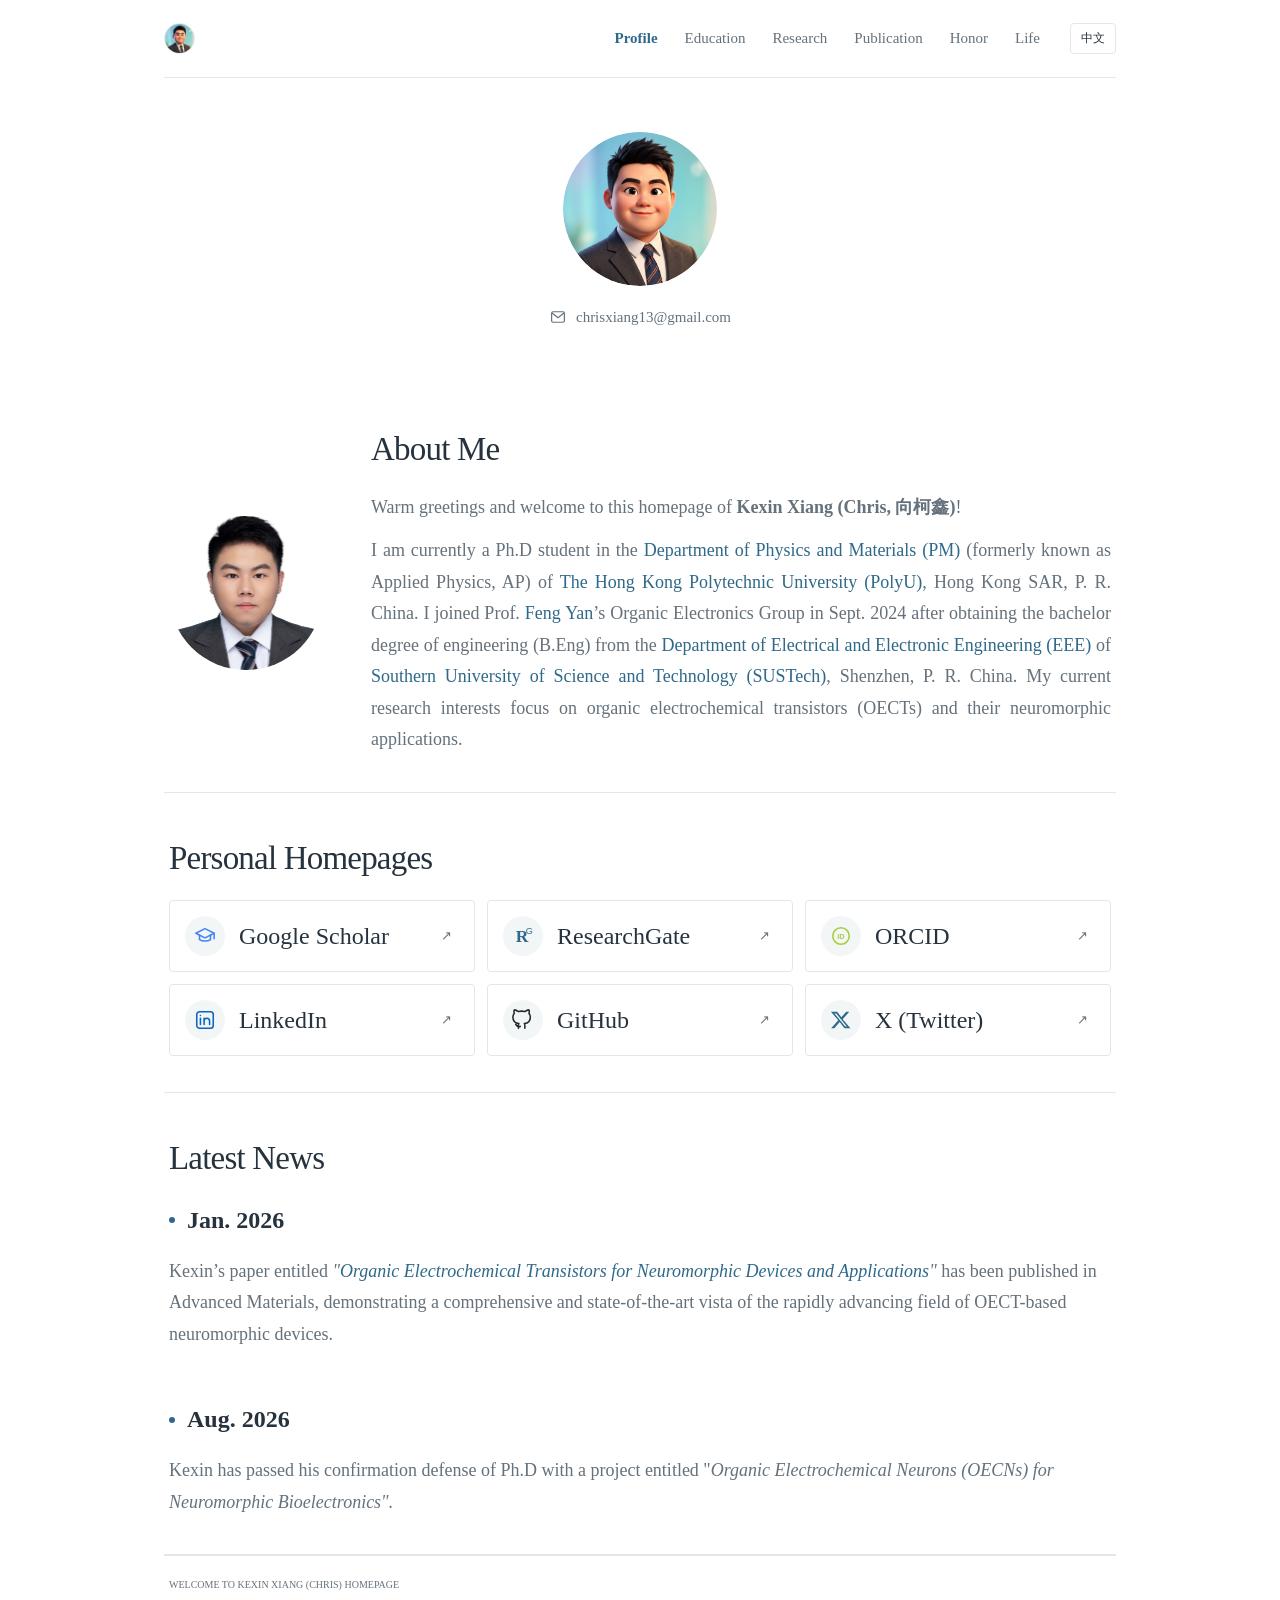
==== commit 1226ca90: "Render nested links inside italic and bold rich text" ====
--- a/index.html
+++ b/index.html
@@ -54,6 +54,6 @@
       <a href="#home" class="back-top" id="back-top">BACK TO TOP ↑</a>
     </footer>
   </div>
-  <script src="script.js?v=20261025-news-dates"></script>
+  <script src="script.js?v=20261025-nested-links"></script>
 </body>
 </html>
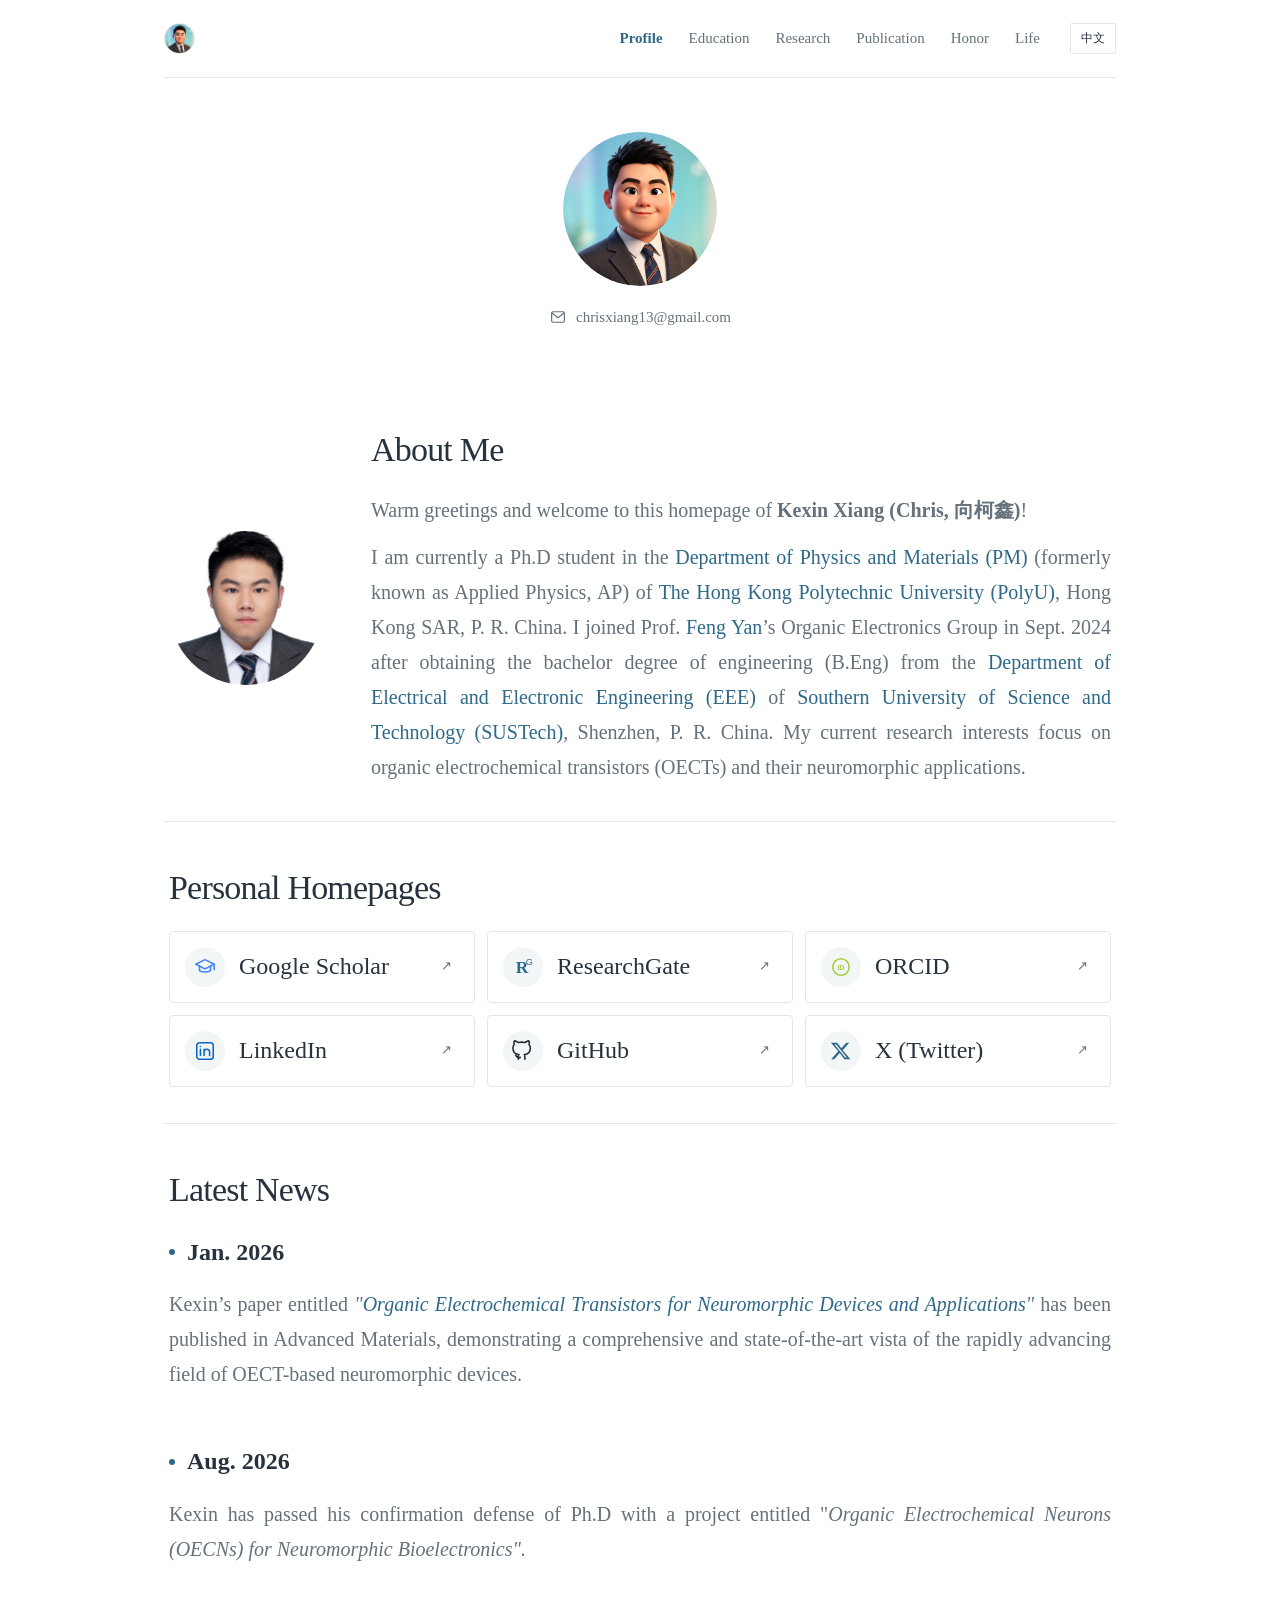
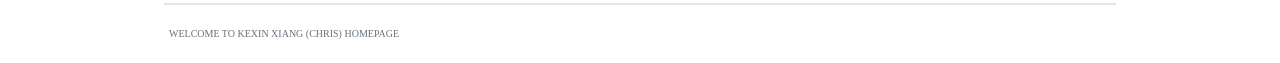
==== commit 031c89fc: "Justify body text consistently across all pages and news descriptions" ====
--- a/index.html
+++ b/index.html
@@ -11,7 +11,7 @@
   <link rel="preconnect" href="https://fonts.googleapis.com">
   <link rel="preconnect" href="https://fonts.gstatic.com" crossorigin>
   <link href="https://fonts.googleapis.com/css2?family=DM+Sans:wght@400;500;600;700&family=Playfair+Display:wght@400;500&display=swap" rel="stylesheet">
-  <link rel="stylesheet" href="style.css?v=20261025-news-dot">
+  <link rel="stylesheet" href="style.css?v=20261025-justified-body">
 </head>
 <body>
   <div class="page-shell">
--- a/style.css
+++ b/style.css
@@ -873,3 +873,31 @@
 .dynamic-section .latest-news-content p,
 .dynamic-section .latest-news-content li,
 .dynamic-section .latest-news-content blockquote { text-align: left; }
+
+/* All body copy shares justified alignment, including news descriptions. */
+.dynamic-section p,
+.dynamic-section li,
+.dynamic-section blockquote,
+.dynamic-section .module-body,
+.dynamic-section .module-intro,
+.dynamic-section .rich-description,
+.dynamic-section .rich-description p,
+.dynamic-section .school-field-content,
+.dynamic-section .school-description,
+.dynamic-section .school-description p,
+.dynamic-section .module-link-description,
+.dynamic-section .module-link-description p,
+.dynamic-section .latest-news-content,
+.dynamic-section .latest-news-content p,
+.dynamic-section .latest-news-content li,
+.dynamic-section .latest-news-content blockquote,
+.dynamic-section .custom-card-subtitle,
+.dynamic-section .latest-news-subtitle,
+.publication-entry .project-authors,
+.publication-entry .project-authors p,
+.publication-entry .project-venue,
+.publication-entry .project-venue p {
+ text-align: justify;
+ text-justify: inter-word;
+ text-align-last: auto;
+}
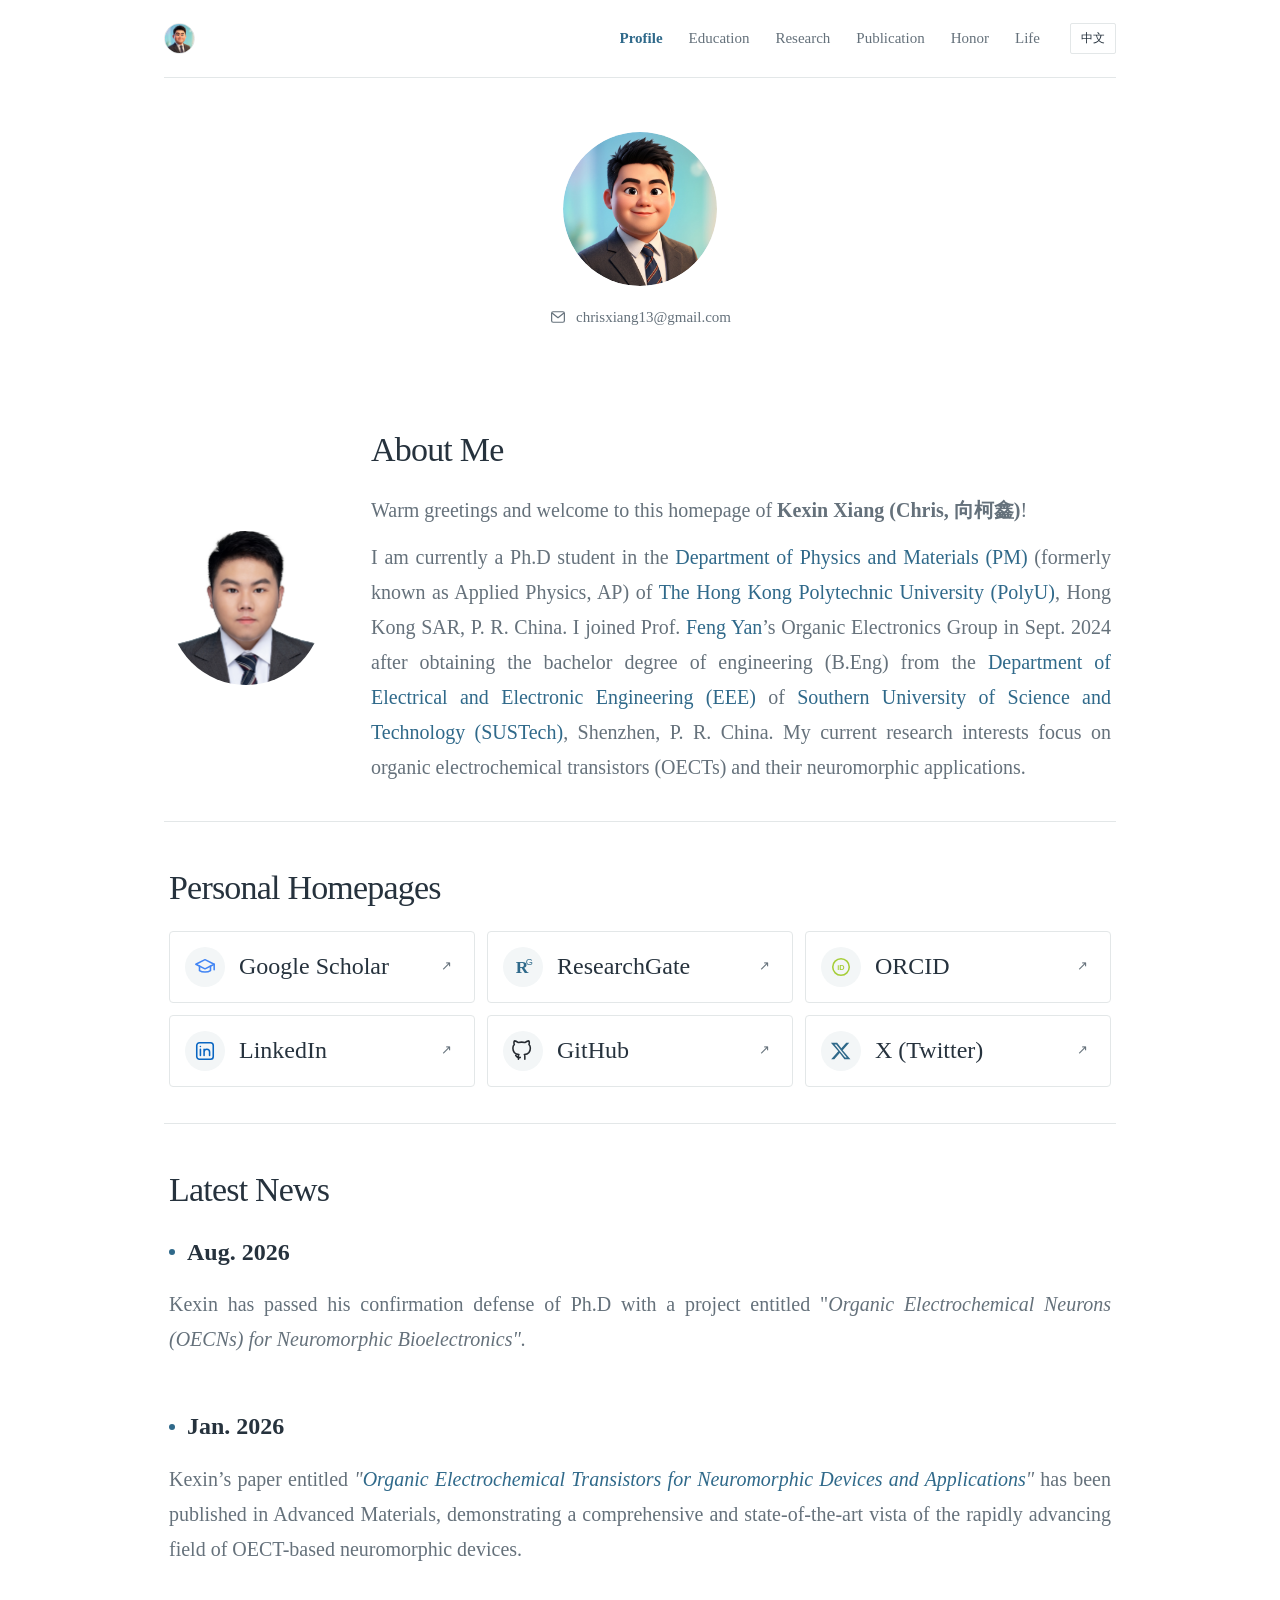
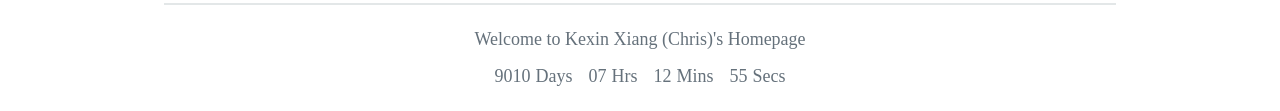
==== commit 2745c734: "Add centered welcome footer and rolling elapsed-time clock from April 6 2002" ====
--- a/index.html
+++ b/index.html
@@ -11,7 +11,7 @@
   <link rel="preconnect" href="https://fonts.googleapis.com">
   <link rel="preconnect" href="https://fonts.gstatic.com" crossorigin>
   <link href="https://fonts.googleapis.com/css2?family=DM+Sans:wght@400;500;600;700&family=Playfair+Display:wght@400;500&display=swap" rel="stylesheet">
-  <link rel="stylesheet" href="style.css?v=20261025-justified-body">
+  <link rel="stylesheet" href="style.css?v=20261025-footer-clock">
 </head>
 <body>
   <div class="page-shell">
@@ -51,9 +51,10 @@
     </main>
     <footer>
       <p id="footer-copy"></p>
+      <div id="footer-counter" class="footer-counter" role="timer" aria-label="Elapsed time since April 6, 2002, 07:02 Beijing time" aria-live="off" hidden></div>
       <a href="#home" class="back-top" id="back-top">BACK TO TOP ↑</a>
     </footer>
   </div>
-  <script src="script.js?v=20261025-nested-links"></script>
+  <script src="script.js?v=20261025-footer-clock"></script>
 </body>
 </html>
--- a/style.css
+++ b/style.css
@@ -901,3 +901,39 @@
  text-justify: inter-word;
  text-align-last: auto;
 }
+
+/* Centered welcome line and rolling elapsed-time clock. */
+footer {
+ display: flex;
+ flex-direction: column;
+ align-items: center;
+ justify-content: center;
+ gap: 8px;
+ font-family: "Times New Roman", Times, serif;
+ font-size: var(--appearance-footer-font-size, 18px);
+ text-align: center;
+}
+footer #footer-copy { order: 0; width: 100%; margin: 0; }
+footer #footer-copy, footer #footer-copy p {
+ font-family: inherit;
+ font-size: inherit;
+ line-height: 1.6;
+ text-align: center;
+ margin: 0;
+}
+footer .back-top { display: none; }
+.footer-counter {
+ display: flex;
+ justify-content: center;
+ flex-wrap: wrap;
+ align-items: center;
+ gap: 6px 16px;
+ font: inherit;
+ line-height: 1.6;
+ color: var(--muted);
+ font-variant-numeric: tabular-nums;
+}
+.footer-counter[hidden] { display: none; }
+.footer-counter-group { display: inline-flex; align-items: baseline; gap: 5px; white-space: nowrap; }
+.footer-counter-window { display: inline-block; overflow: hidden; vertical-align: bottom; }
+.footer-counter-number { display: inline-block; }
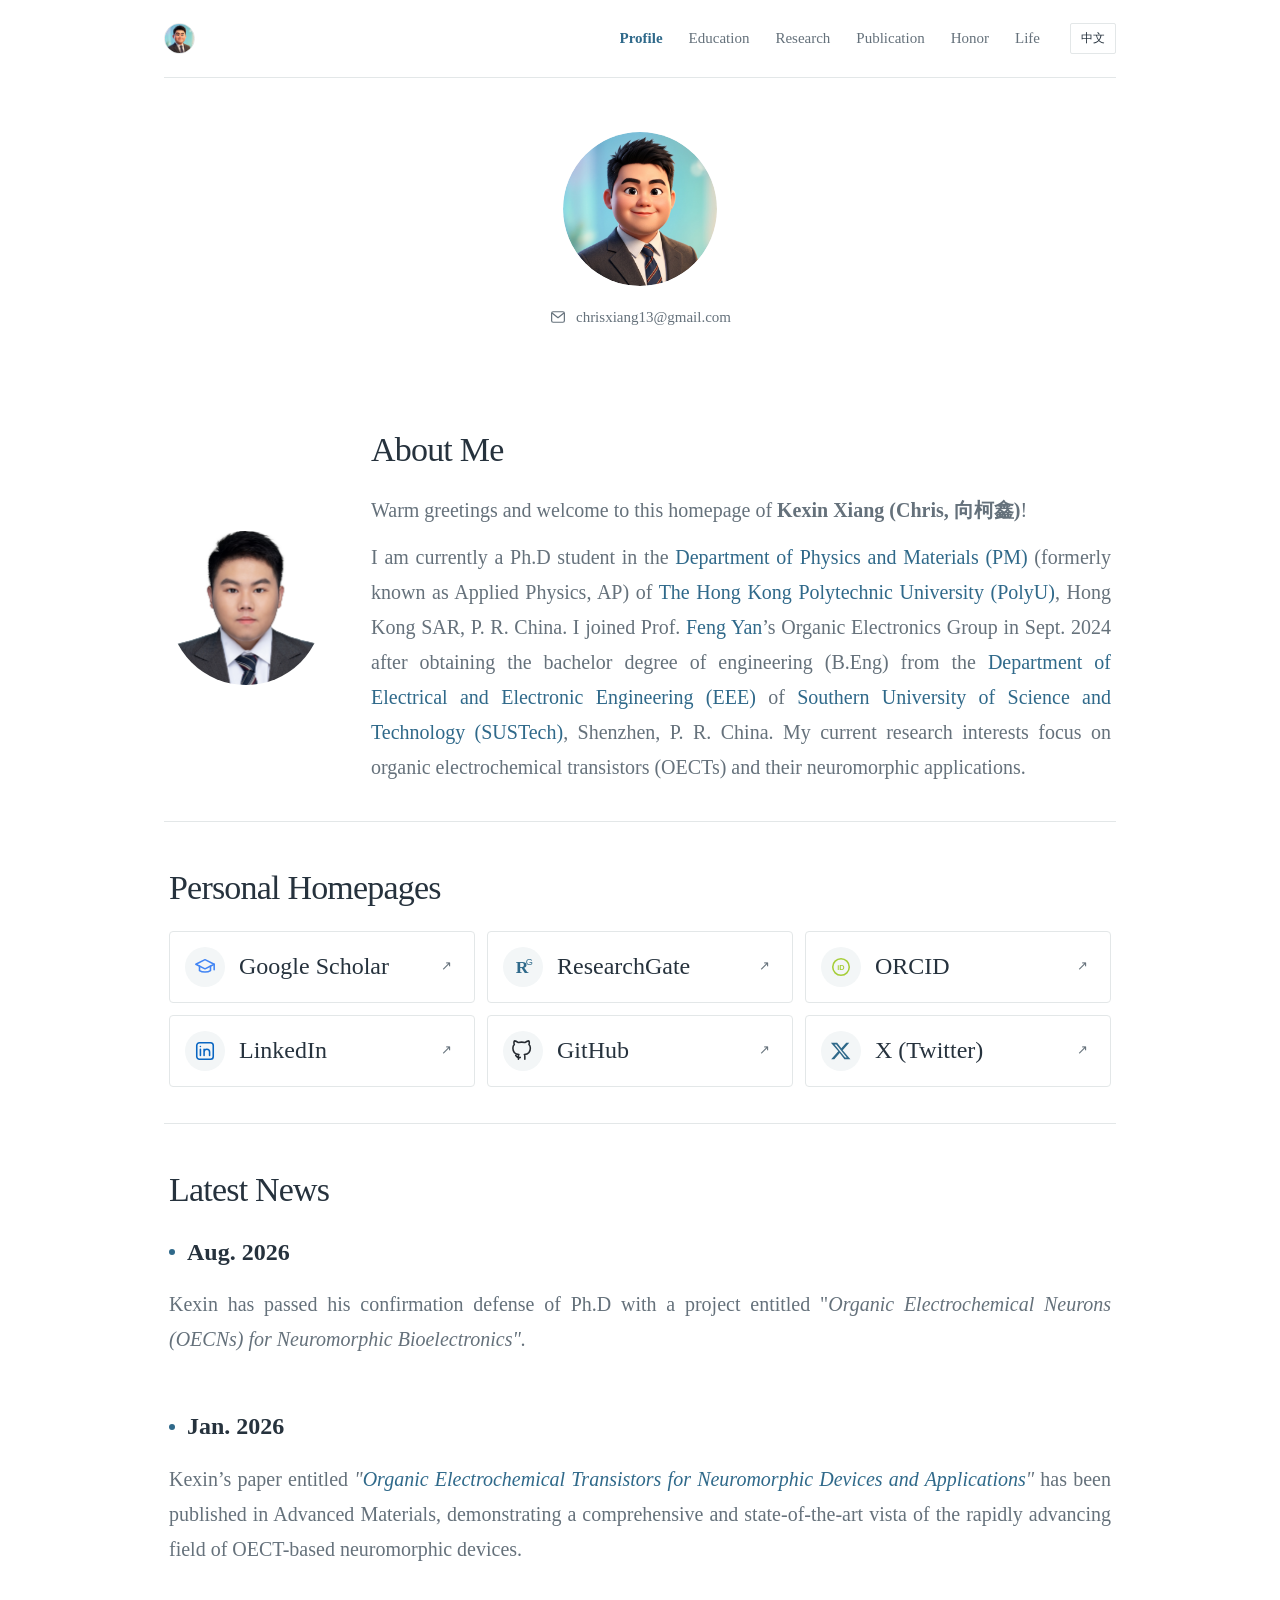
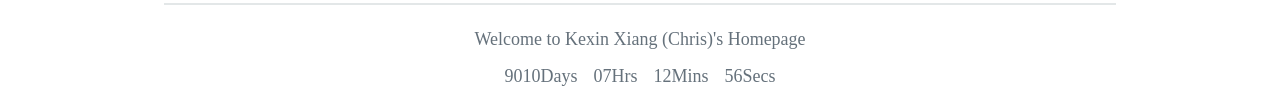
==== commit bb084e63: "Remove spacing between footer timer numbers and units" ====
--- a/index.html
+++ b/index.html
@@ -11,7 +11,7 @@
   <link rel="preconnect" href="https://fonts.googleapis.com">
   <link rel="preconnect" href="https://fonts.gstatic.com" crossorigin>
   <link href="https://fonts.googleapis.com/css2?family=DM+Sans:wght@400;500;600;700&family=Playfair+Display:wght@400;500&display=swap" rel="stylesheet">
-  <link rel="stylesheet" href="style.css?v=20261025-footer-clock">
+  <link rel="stylesheet" href="style.css?v=20261025-clock-units">
 </head>
 <body>
   <div class="page-shell">
--- a/style.css
+++ b/style.css
@@ -934,6 +934,6 @@
  font-variant-numeric: tabular-nums;
 }
 .footer-counter[hidden] { display: none; }
-.footer-counter-group { display: inline-flex; align-items: baseline; gap: 5px; white-space: nowrap; }
+.footer-counter-group { display: inline-flex; align-items: baseline; gap: 0; white-space: nowrap; }
 .footer-counter-window { display: inline-block; overflow: hidden; vertical-align: bottom; }
 .footer-counter-number { display: inline-block; }
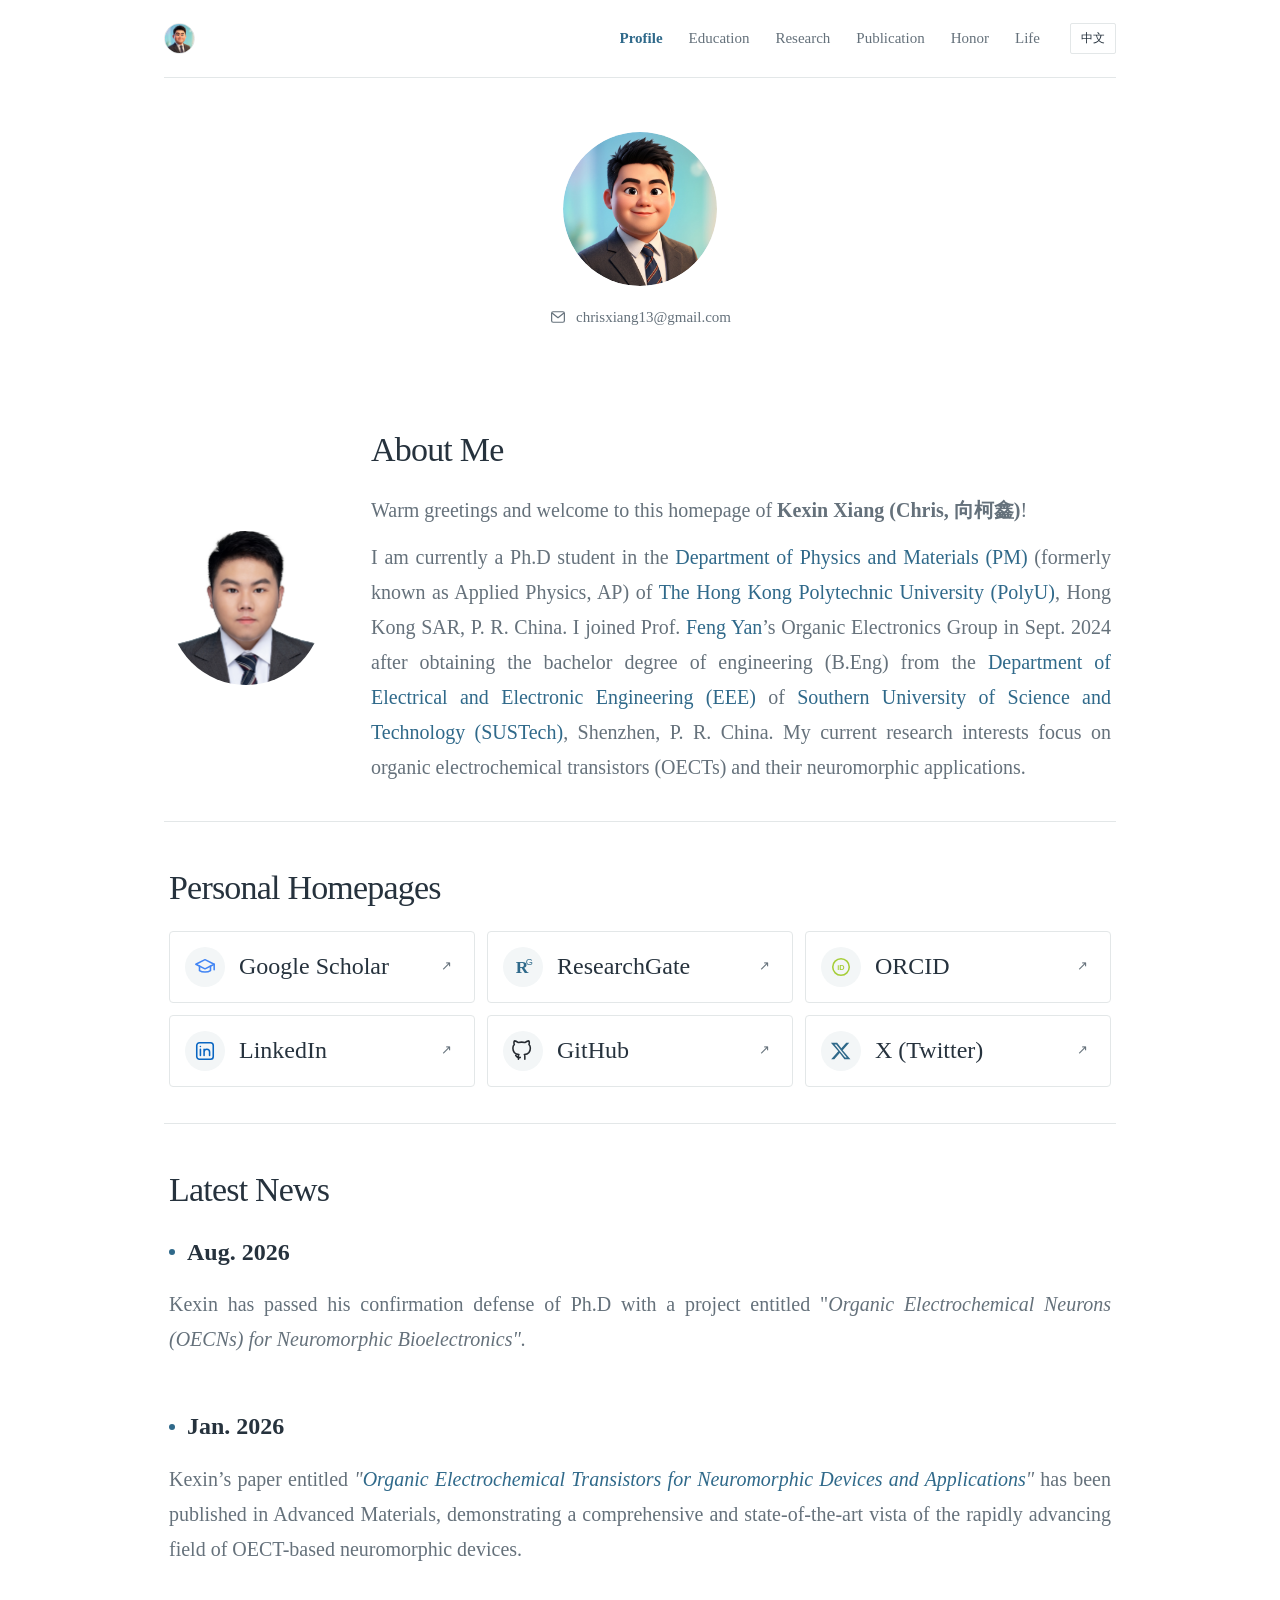
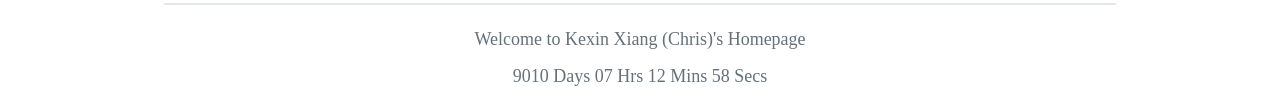
==== commit 320d9677: "Separate every footer timer value and unit with one ASCII space" ====
--- a/index.html
+++ b/index.html
@@ -11,7 +11,7 @@
   <link rel="preconnect" href="https://fonts.googleapis.com">
   <link rel="preconnect" href="https://fonts.gstatic.com" crossorigin>
   <link href="https://fonts.googleapis.com/css2?family=DM+Sans:wght@400;500;600;700&family=Playfair+Display:wght@400;500&display=swap" rel="stylesheet">
-  <link rel="stylesheet" href="style.css?v=20261025-clock-units">
+  <link rel="stylesheet" href="style.css?v=20261025-clock-spaces">
 </head>
 <body>
   <div class="page-shell">
@@ -55,6 +55,6 @@
       <a href="#home" class="back-top" id="back-top">BACK TO TOP ↑</a>
     </footer>
   </div>
-  <script src="script.js?v=20261025-footer-clock"></script>
+  <script src="script.js?v=20261025-clock-spaces"></script>
 </body>
 </html>
--- a/style.css
+++ b/style.css
@@ -923,17 +923,14 @@
 }
 footer .back-top { display: none; }
 .footer-counter {
- display: flex;
- justify-content: center;
- flex-wrap: wrap;
- align-items: center;
- gap: 6px 16px;
+ display: block;
+ text-align: center;
  font: inherit;
  line-height: 1.6;
  color: var(--muted);
  font-variant-numeric: tabular-nums;
 }
 .footer-counter[hidden] { display: none; }
-.footer-counter-group { display: inline-flex; align-items: baseline; gap: 0; white-space: nowrap; }
+.footer-counter-group { display: inline-block; white-space: nowrap; }
 .footer-counter-window { display: inline-block; overflow: hidden; vertical-align: bottom; }
 .footer-counter-number { display: inline-block; }
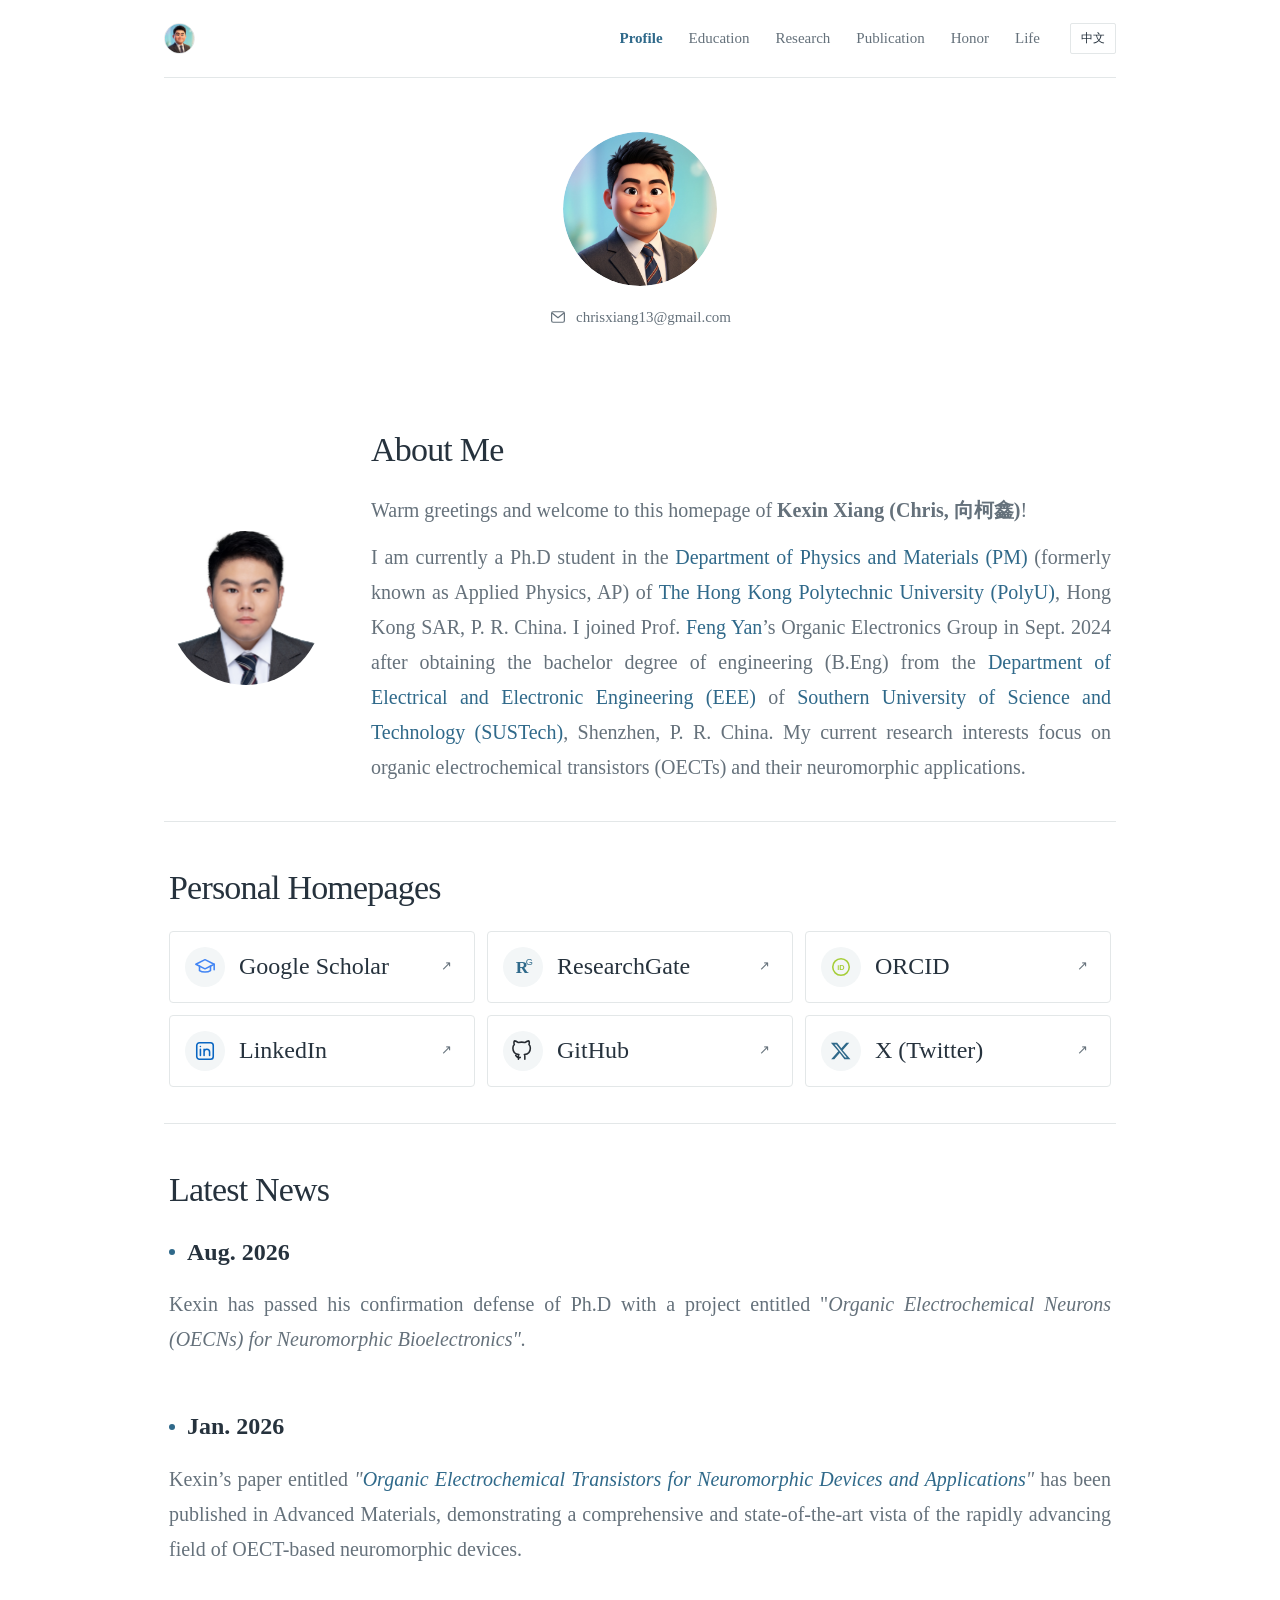
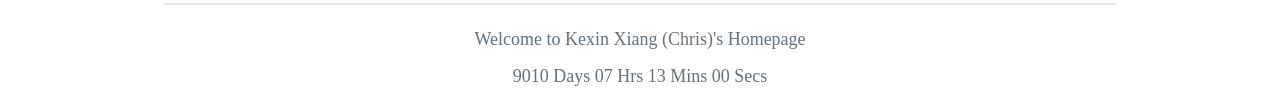
==== commit c4545c38: "Animate only changing footer timer digits with smooth individual reels" ====
--- a/index.html
+++ b/index.html
@@ -11,7 +11,7 @@
   <link rel="preconnect" href="https://fonts.googleapis.com">
   <link rel="preconnect" href="https://fonts.gstatic.com" crossorigin>
   <link href="https://fonts.googleapis.com/css2?family=DM+Sans:wght@400;500;600;700&family=Playfair+Display:wght@400;500&display=swap" rel="stylesheet">
-  <link rel="stylesheet" href="style.css?v=20261025-clock-spaces">
+  <link rel="stylesheet" href="style.css?v=20261025-digit-reels">
 </head>
 <body>
   <div class="page-shell">
@@ -55,6 +55,6 @@
       <a href="#home" class="back-top" id="back-top">BACK TO TOP ↑</a>
     </footer>
   </div>
-  <script src="script.js?v=20261025-clock-spaces"></script>
+  <script src="script.js?v=20261025-digit-reels"></script>
 </body>
 </html>
--- a/style.css
+++ b/style.css
@@ -934,3 +934,16 @@
 .footer-counter-group { display: inline-block; white-space: nowrap; }
 .footer-counter-window { display: inline-block; overflow: hidden; vertical-align: bottom; }
 .footer-counter-number { display: inline-block; }
+
+/* Each digit has its own clipped reel; unchanged places remain completely still. */
+.footer-counter-number { display: inline-flex; vertical-align: bottom; line-height: 1.6; }
+.footer-counter-digit {
+ display: inline-block;
+ position: relative;
+ width: 1ch;
+ height: 1.6em;
+ overflow: hidden;
+ vertical-align: bottom;
+}
+.footer-counter-cell { display: block; height: 1.6em; line-height: 1.6; text-align: center; }
+.footer-counter-reel { display: block; will-change: transform; }
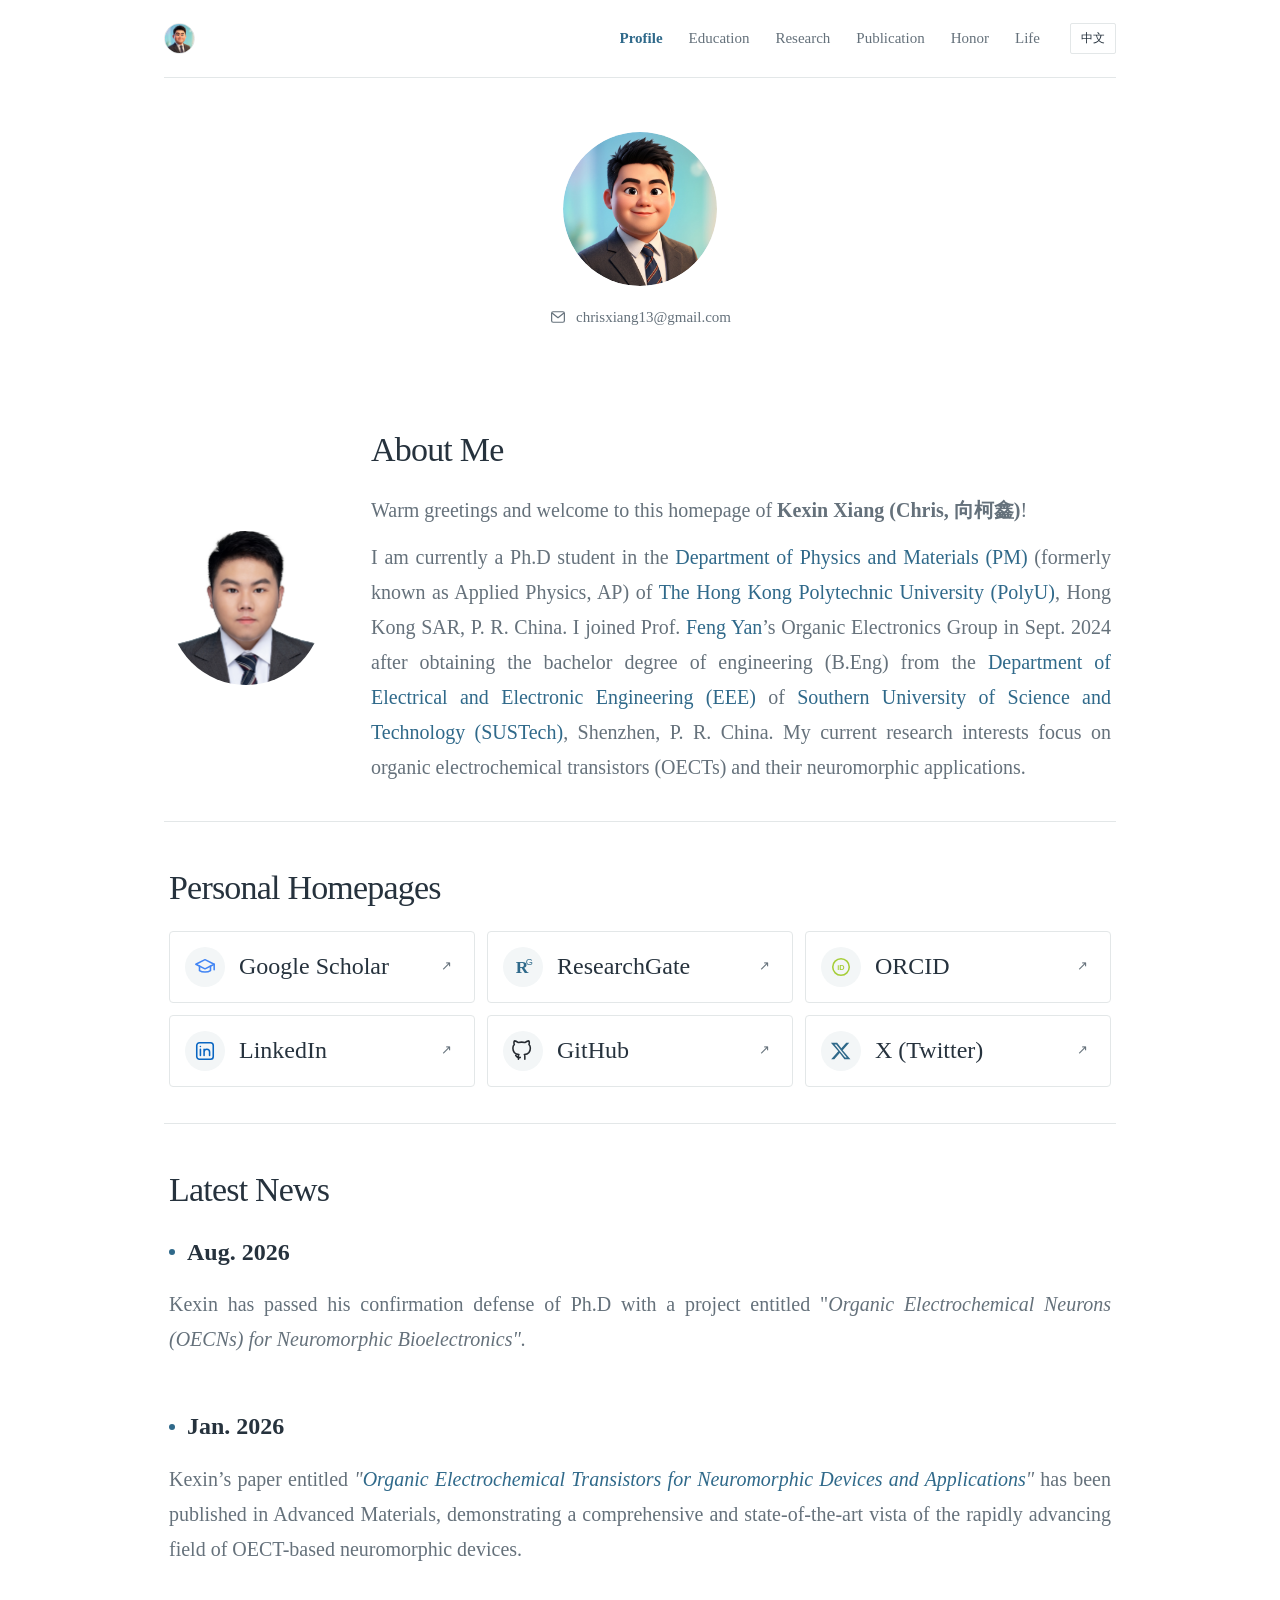
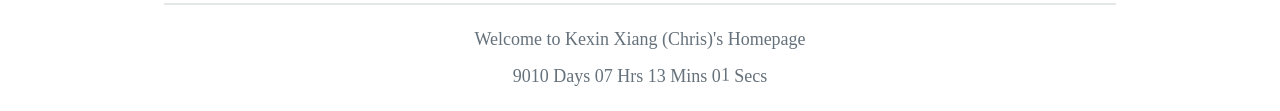
==== commit 0d05454e: "Smooth timer digit rolling with gradual easing and longer composited transitions" ====
--- a/index.html
+++ b/index.html
@@ -11,7 +11,7 @@
   <link rel="preconnect" href="https://fonts.googleapis.com">
   <link rel="preconnect" href="https://fonts.gstatic.com" crossorigin>
   <link href="https://fonts.googleapis.com/css2?family=DM+Sans:wght@400;500;600;700&family=Playfair+Display:wght@400;500&display=swap" rel="stylesheet">
-  <link rel="stylesheet" href="style.css?v=20261025-digit-reels">
+  <link rel="stylesheet" href="style.css?v=20261025-smooth-clock">
 </head>
 <body>
   <div class="page-shell">
@@ -55,6 +55,6 @@
       <a href="#home" class="back-top" id="back-top">BACK TO TOP ↑</a>
     </footer>
   </div>
-  <script src="script.js?v=20261025-digit-reels"></script>
+  <script src="script.js?v=20261025-smooth-clock"></script>
 </body>
 </html>
--- a/style.css
+++ b/style.css
@@ -946,4 +946,4 @@
  vertical-align: bottom;
 }
 .footer-counter-cell { display: block; height: 1.6em; line-height: 1.6; text-align: center; }
-.footer-counter-reel { display: block; will-change: transform; }
+.footer-counter-reel { display: block; will-change: transform; transform: translate3d(0, 0, 0); backface-visibility: hidden; }
